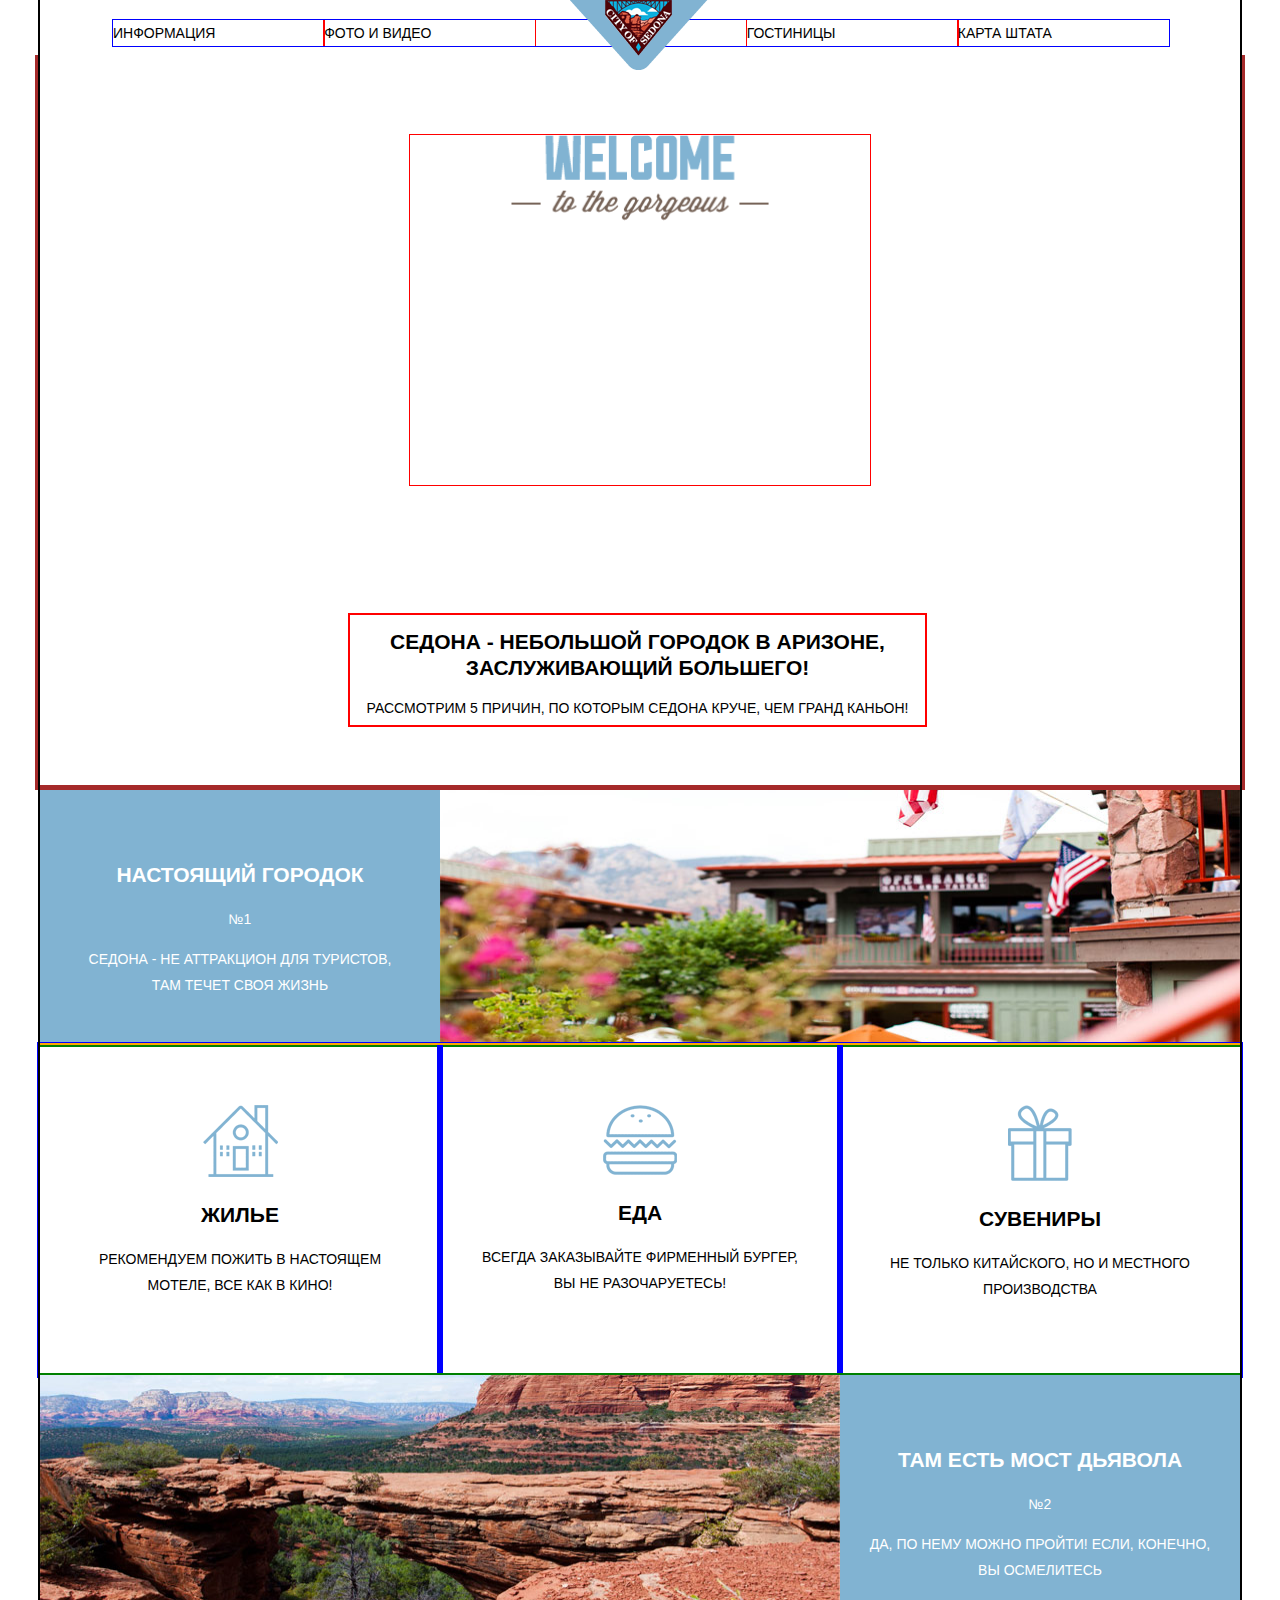
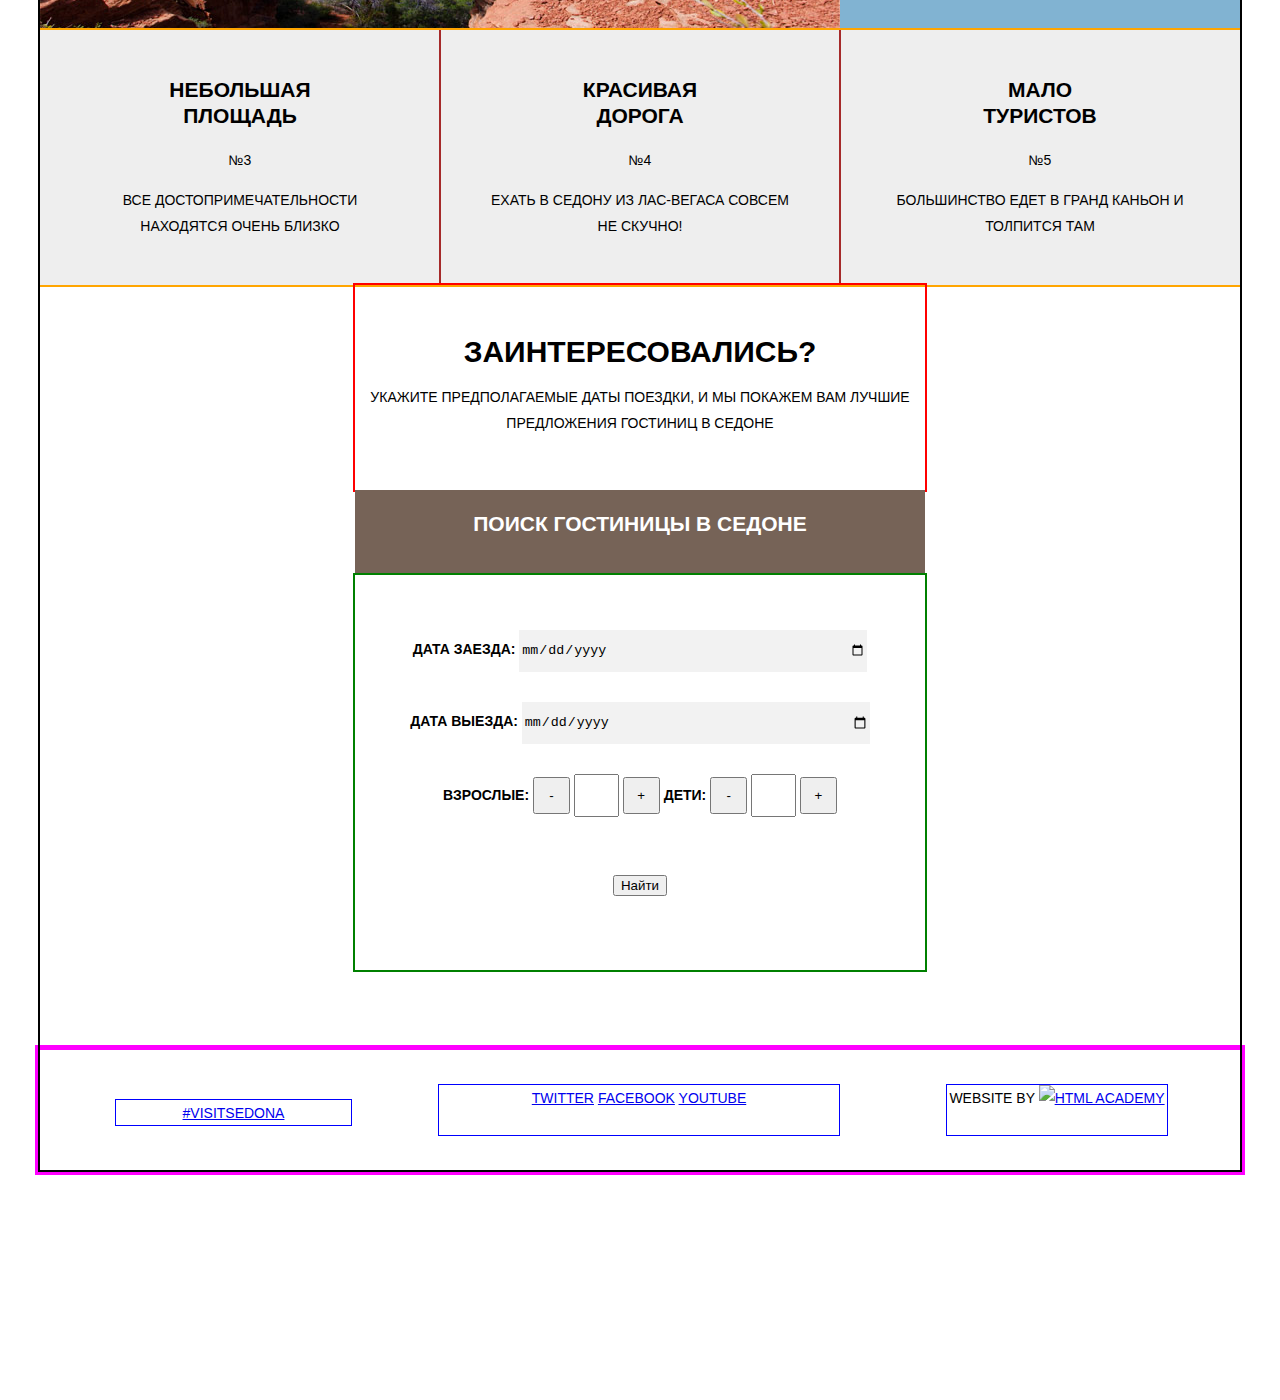
==== index.html @ 01b5c124 "Сетка "Седона"" ====
<!DOCTYPE html>
<html lang="ru">
    <head>
        <title>Седона заслуживает большего</title>
        <meta charset="utf-8">
        <link rel="stylesheet" href="css/style.css">
    </head>
    <body>
        <div class="container clearfix">
            <header class="main-header">
                    <nav class="main-menu">
                        <ul class="nav-list">
                            <li class="nav-left">
                                <a class="nav-link" href="#">Информация</a> 
                            </li>
                            <li class="nav-left">
                                <a class="nav-link" href="#">Фото и видео</a>
                            </li>
                            <li class="nav-right">
                                <a class="nav-link" href="#">Карта штата</a> 
                            </li>
                            <li class="nav-right">
                                <a class="nav-link" href="inner.html">Гостиницы</a> 
                            </li>             
                        </ul>  
                    </nav>
                    <div class="logo">
                        <a href="index.html" class="logo-link"><img src="img/sedona-logo.png"></a> 
                    </div>

            </header>
            <main>
                <section class="intro">
                    <div class="headline"> 
                        <img src="img/fonts.png" alt="Welcome to the gorgeous Sedona because the Grand Canyon sucks!" width="460" height="350">
                    </div>
                    <div class="head-back">
                        <div class="head-lead">
                            <h1>Седона - небольшой городок в Аризоне, заслуживающий большего!</h1>
                            <p>Рассмотрим 5 причин, по которым Седона круче, чем Гранд Каньон!</p>
                        </div>
                    </div>    
                </section>
                <section class="feature-block">
                    <div class="city-description">
                        <h2>Настоящий городок</h2>
                        <p>№1</p>
                        <p>Седона - не аттракцион для туристов, там течет своя жизнь</p>
                    </div>
                    <div class="city-image">
                        <img src="img/sedona-city.jpg" alt="Sedona" width="800" height="255">
                    </div>
                </section>
                
                <section class="columns-block-1">
                    <div class="house column">
                        <img src="img/house.png">
                        <h2>Жилье</h2>
                        <p>Рекомендуем пожить в настоящем мотеле, все как в кино!</p>
                    </div>
                    <div class="food column">
                        <img src="img/burger.png">
                        <h2>Еда</h2>
                        <p>Всегда заказывайте фирменный бургер, вы не разочаруетесь!</p>
                    </div>
                    <div class="souvenirs column">
                        <img src="img/gift.png">
                        <h2>Сувениры</h2>
                        <p>Не только китайского, но и местного производства</p>
                    </div>
                </section>
                
                <section class="feature-block">
                    <div class="bridge-image">
                        <img src="img/sedona-bridge.jpg" alt="Мост Дьявола" width="800" height="255">
                    </div>
                    <div class="bridge-description">
                        <h2>Там есть мост дьявола</h2>  
                        <p>№2</p>
                        <p>Да, по нему можно пройти! Если, конечно, вы осмелитесь</p>
                    </div>
                </section>
                
                <section class="columns-block-2">
                    <div class="square block">
                        <h2>Небольшая <br> площадь</h2>
                        <p>№3</p>
                        <p>Все достопримечательности находятся очень близко</p>
                    </div>
                    <div class="road block">
                        <h2>Красивая <br> дорога</h2>
                        <p>№4</p>
                        <p>Ехать в Седону из Лас-Вегаса совсем не скучно!</p>
                    </div>
                    <div class="tourists block">
                        <h2>Мало <br> туристов</h2>
                        <p>№5</p>
                        <p>Большинство едет в Гранд Каньон и толпится там</p>
                    </div>
                </section>
                <section class="selection-block">
                    <div class="suggestion-block">
                        <span>Заинтересовались?</span>
                        <p>Укажите предполагаемые даты поездки, и мы покажем вам лучшие предложения гостиниц в Седоне</p>
                    </div>
                    <div class="choice-block">
                        <p>Поиск гостиницы в Седоне</p>
                    </div>
                    <form method="get" action="#" name="hotel-search">
                        <div class="line-1">
                            <label for="check-in">Дата заезда:</label>
                            <input type="date" name="check-in" id="check-in">
                        </div>
                        <div class="line-2">
                            <label for="check-out">Дата выезда:</label>
                            <input type="date" name="check-out" id="check-out">
                        </div>
                        <div class="line-3">
                            <label for="adult">Взрослые:</label>
                            <button type="button">-</button>
                            <input type="text" name="adult" id="adult">
                            <button type="button">+</button>
                            <label for="kids">Дети:</label>
                            <button type="button">-</button>
                            <input type="text" name="kids" id="kids">
                            <button type="button">+</button>
                        </div>
                        <button type="submit">Найти</button>
                    </form>
                    <div class="map">
                        <script></script>    
                    </div>
                </section>
            </main>
            <footer class="page-footer">
                    <div class="footcolumn-1">
                        <a href="#">#visitsedona</a> 
                    </div>
                    <div class="footcolumn-2">
                        <a class="social-btn social-btn-tw" href="#">Twitter</a>
                        <a class="social-btn social-btn-fb" href="#">Facebook</a>
                        <a class="social-btn social-btn-yt" href="#">Youtube</a>
                    </div>
                    <div class="footcolumn-3">
                        Website by <a href="https://htmlacademy.ru"><img src="academylogo.png" alt="html academy" width="50" height="25"></a> 
                    </div>
            </footer>
        </div>    
    </body>
</html>
---- css/style.css ----
body {
    width: 1280px;
    margin: 0;
    padding: 0;
    font-family: "PT Sans", "Arial", serif;
    font-size: 14px;
    font-weight: normal;
    line-height: 26px;
    text-transform: uppercase; 
    color: #000;
    min-height: 3000px;
}

h1, h2 {
    font-size: 21px;
    font-weight: bold;
    line-height: 26px;
}


.feature-block {
    color: #fff;
}

.clearfix::after {
    content: "";
    display: table;
    clear: both;
}

.container {
    width: 1200px;
    margin: 0 auto;
    outline: 2px solid black;
    padding: 0;
    min-height: 2500px;
}

.main-header {
    position: relative;
    width: 1200px;
    height: 60px;
    background-color: #fff;
}

.logo {
    position: absolute;
    top: 0;
    left: 530px;
}

.main-menu {
    width: 1056px;
    float: left;
    outline: 1px solid blue;
    margin-left: 73px;
    margin-top: 20px;
}

.nav-list {
    padding: 0;
    margin: 0;
}

.nav-left, .nav-right {
    margin: 0;
    padding: 0;
    list-style: none;
    display: inline;   
    outline: 1px solid red;
    width: 20%;
}

.nav-left {
    float: left;
    
}

.nav-right {
    float: right;
    padding-right: 0;
    margin-right: 0;
}

.nav-link {
    color: #000;
    display: block;
    text-decoration: none;
    
}


.intro {
    width: 1200px;
    height: 650px;
    background: url("img/sedona-background.jpg") no-repeat; 
    outline: 5px solid brown;
    padding-top: 75px;
}

.headline {
    width: 460px;
    height: 350px;
    margin-bottom: 30px;
    outline: 1px solid red;
    float: left;
    margin-left: 370px;
    margin-right: 370px;
}


.head-back {
    float: left;
    width: 100%;
    height: 275px;
    background-color: #fff;
    background: url("img/white-part.png") no-repeat;
}


.head-lead {
    float: left;
    width: 575px;
    height: 110px;
    background-color: #fff;
    outline: 2px solid red;
    text-align: center;
    margin-left: 310px;
    margin-top: 100px;
}


.feature-block {
    outline: 2px solid green;
    width: 1200px;
    height: 255px;
    float: left;
    margin: 0;
}

.city-description {
    width: 320px;
    height: 145px;
    padding: 55px 40px;
    float: left;
    margin: 0;
    text-align: center;
    background-color: #81b3d2;
}

.city-image {
    width: 800px;
    height: 255px;
    float: right;
    margin: 0;
}

.columns-block-1 {
    float: left;
    width: 1200px;
    height: 330px;
    outline: 2px solid orange;
    font-size: 0;
}

.column {
    display: inline-block;
    vertical-align: top;
    width: 320px;
    height: 270px;
    padding-top: 60px;
    margin-left: 0;
    margin-right: 0;
    outline: 3px solid blue;
    padding-left: 40px;
    padding-right: 40px;
    font-size: 14px;
    text-align: center;    
}

.columns-block-2 {
    width: 1200px;
    height: 255px;
    outline: 2px solid orange;
    float: left;
    font-size: 0;
    background-color: #eee;
    margin: 0;
    padding: 0;
}

.block {
    display: inline-block;
    vertical-align: top;
    font-size: 14px;
    width: 320px;
    height: 160px;
    padding-left: 40px;
    padding-right: 40px;
    padding-top: 30px;
    padding-bottom: 65px;
    text-align: center;
    outline: 1px solid brown;
}

.bridge-image {
    float: left;
    width: 800px;
    height: 255px;
    margin: 0;
}

.bridge-description {
    float: right;
    width: 350px;
    height: 145px;
    padding: 55px 25px;
    margin: 0;
    text-align: center;
    background-color: #81b3d2;
}

.selection-block {
    float: left;
    height: 765px;
    width: 1200px;
    text-align: center;  
    position: relative;
}

.suggestion-block {
    float: left;
    height: 150px;
    width: 570px;
    padding-top: 55px;
    margin-left: 315px;
    margin-right: 315px;
    outline: 2px solid red;
    
}

.choice-block {
    background-color: #766357;
    width: 570px;
    height: 85px;
    color: #fff;
    font-weight: bold;
    font-size: 21px;  
    margin-left: 315px;
    margin-right: 315px;
    float: left;   
    
}

.selection-block span {
  font-size: 30px;
  font-weight: bold;
  line-height: 0.8;
  text-align: center;
  
}

.selection-block form {   
    padding-top: 55px;
    padding-bottom: 55px;
    /*margin-left: 315px;
    margin-right: 315px;*/
    font-weight: bold;
    height: 285px;
    width: 570px;
    background-color: #fff;
    float: left;
    outline: 2px solid green;
    position: absolute;
    top: 290px;
    left: 315px;
}

.line-1 {
    margin-bottom: 30px;
}

.line-1 input[type="date"] {
    width: 345px;
    height: 40px;
    background-color: #f2f2f2;
    border: 1px solid #f2f2f2;
}

.line-2 {
    margin-bottom: 30px;
}

.line-2 input[type="date"] {
    width: 345px;
    height: 40px;
    background-color: #f2f2f2;
    border: 1px solid #f2f2f2;
}

.line-3 {
    margin-bottom: 55px;
}

.line-3 input[type="text"] {
    width: 37px;
    height: 37px;
}
.line-3 button {
    width: 37px;
    height: 37px;
}

.page-footer {
    float: left;
    margin: 0;
    outline: 5px solid magenta;
    width: 1200px;
    height: 120px;
    background-color: #fff;
}

.footcolumn-1 {
    width: 235px;
    height: 25px;
    float: left;
    margin-right: 88px;
    outline: 1px solid blue;
    margin-left: 76px;
    text-align: center;
    margin-top: 50px;
}

.footcolumn-2 {
    width: 400px;
    height: 50px;
    margin-right: 88px;
    float: left;
    outline: 1px solid blue;
    text-align: center;
    margin-top: 35px;
}

.footcolumn-3 {
    width: 220px;
    height: 50px;
    float: right;
    outline: 1px solid blue;
    margin-right: 73px; 
    text-align: center;
    margin-top: 35px;
}



.hotel-selection {
    float: left;
    width: 1200px;
    height: 217px;
    background: url("img/filter%20background.jpg") no-repeat;
}

.service {
    float: left;
    width: 240px;
    height: 155px;
    margin-right: 0;
    margin-left: 73px;
}

.house-type {
    float: left;
    width: 288px;
    height: 155px;
    margin-right: 200px;    
}

.hotel-cost {
    float: left;
    width: 328px;
    height: 155px;
    margin-right: auto;
}

.results {
    float: left;
    width: 1200px;
    height: 87px;
    outline: 2px solid orange;
}

.range {
    margin-left: 73px;
    width: 240px;
    float: left;
    outline: 2px solid red;
}


.range-options {
    float: left;
    width: 300px;
}

.range-list {
    padding: 0;
    margin: 0;
    list-style: none;
    outline: 2px solid aqua;
}

.range-list li {    
    display: inline;
    margin: 10px;    
}

.range-buttons {
    float: right;
    width: 40px;
    outline: 2px solid magenta;
    margin-right: 73px;
}

.hotels {
    float: left;
    width: 1200px;
    height: 455px;
    outline: 3px solid green;
}

.hotel {
    float: left;
    height: 150px;
    width: 1056px;
    margin-left: 73px;
    margin-right: 73px;
    outline: 2px solid blue;
}

.hotel-image {
    width: 135px;
    height: 90px;
    margin-top: 30px;
    margin-bottom: 30px;
    margin-right: 30px;
    float: left;
    outline: 1px solid orange;
}

.hotel-info {
    float: left;
    width: 365px;
    height: 150px;
    margin-right: 400px;
    outline: 2px solid red;
}

.hotel-details {
    float: left;
    width: 110px;
    margin-right: 10px;
    outline: 1px solid brown;
}

.hotel-reserve {
    float: left;
    width: 150px;
    outline: 1px solid grey;
}


.hotel-rating {
    float: right;
    width: 115px;
    height: 30px;
    outline: 1px solid green;
}

.hotel-stars {
    float: right;
    width: 120px;
    height: 90px;
}
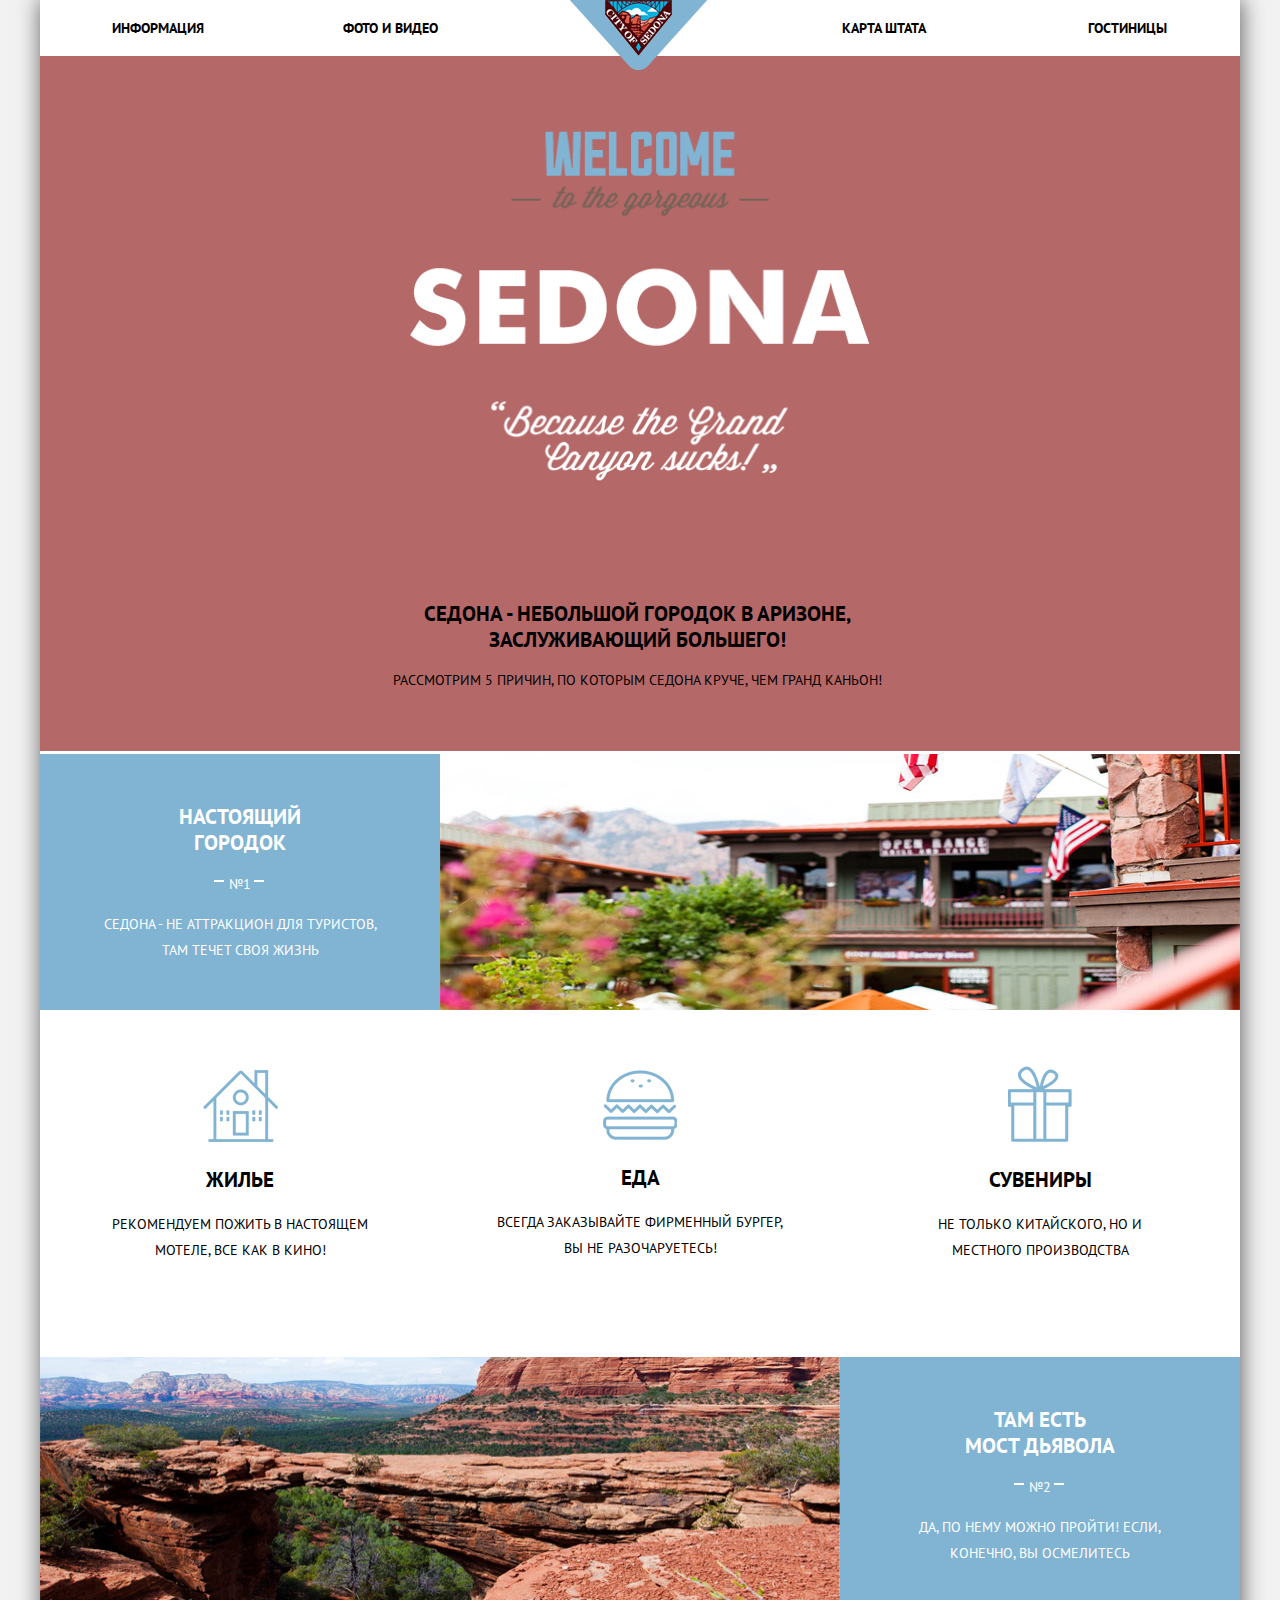
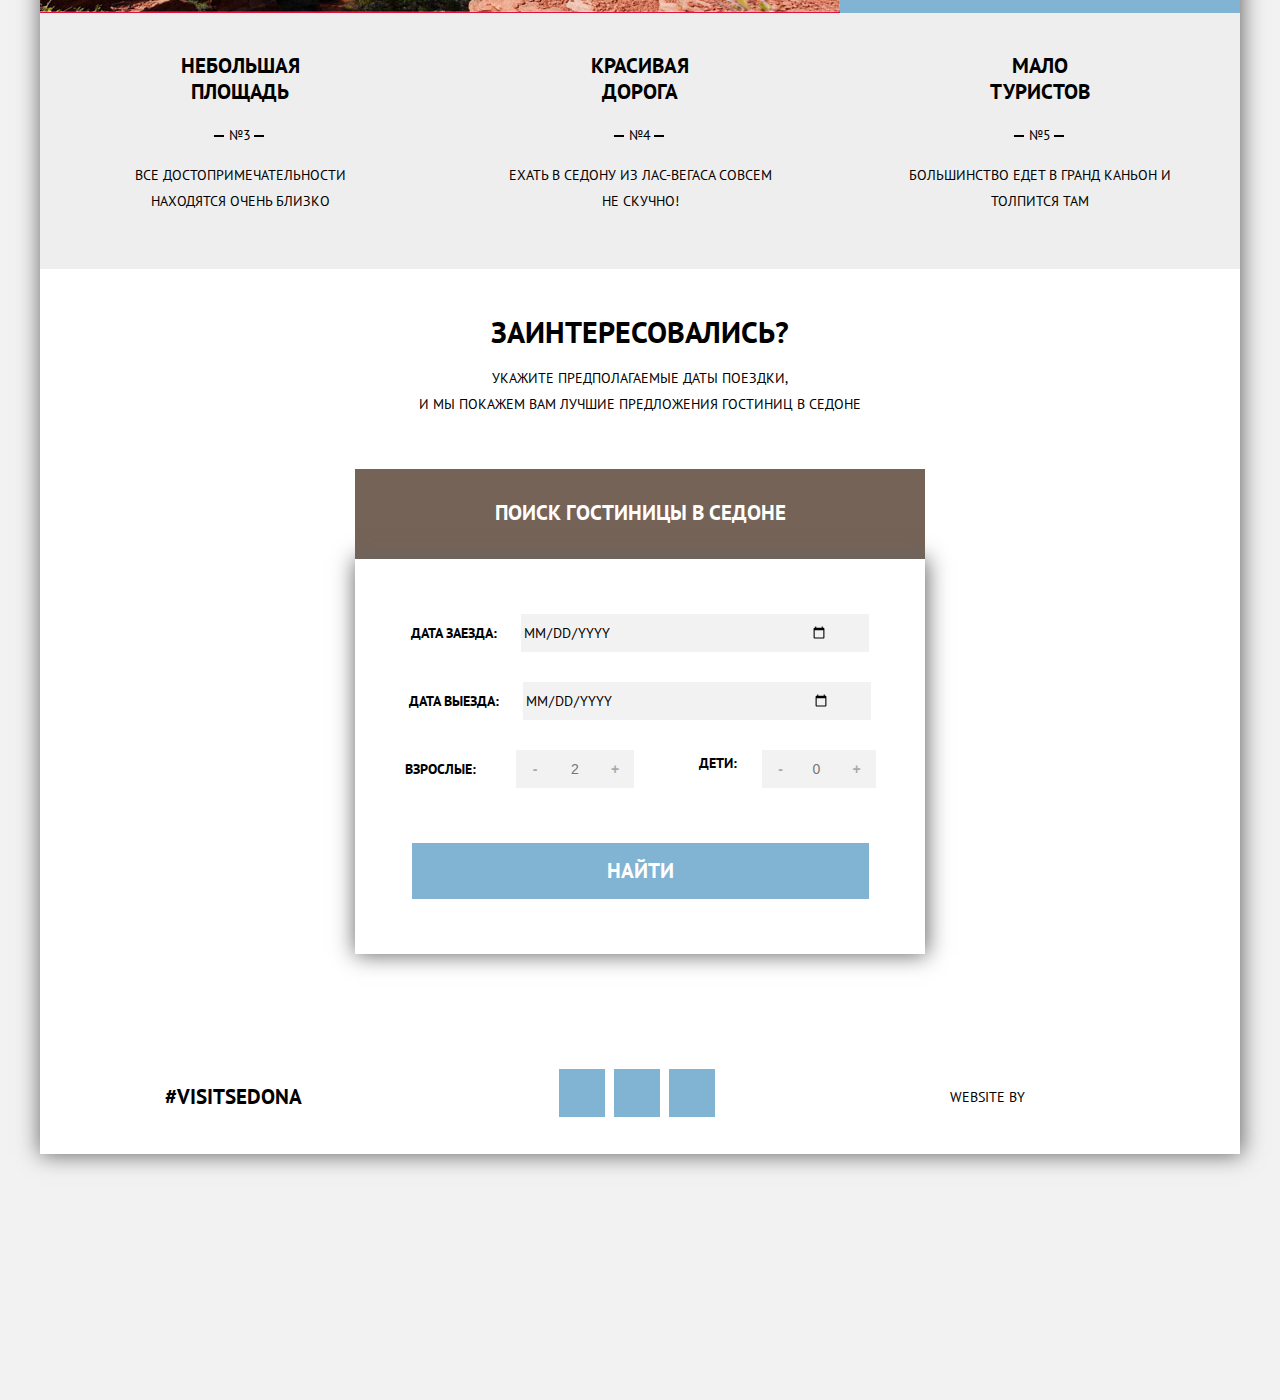
==== commit 173baccc: "Декоративные элементы "Седона"" ====
--- a/index.html
+++ b/index.html
@@ -3,6 +3,7 @@
     <head>
         <title>Седона заслуживает большего</title>
         <meta charset="utf-8">
+        <link rel="stylesheet" href="https://fonts.googleapis.com/css?family=PT+Sans:400,700&subset=cyrillic">
         <link rel="stylesheet" href="css/style.css">
     </head>
     <body>
@@ -42,13 +43,13 @@
                     </div>    
                 </section>
                 <section class="feature-block">
-                    <div class="city-description">
-                        <h2>Настоящий городок</h2>
-                        <p>№1</p>
+                    <div class="feature-description">
+                        <h2>Настоящий <br> городок</h2>
+                        <span class="number">№1</span>
                         <p>Седона - не аттракцион для туристов, там течет своя жизнь</p>
                     </div>
-                    <div class="city-image">
-                        <img src="img/sedona-city.jpg" alt="Sedona" width="800" height="255">
+                    <div class="feature-image">
+                        <img src="img/sedona-city.jpg" alt="Sedona" width="800" height="256">
                     </div>
                 </section>
                 
@@ -71,12 +72,12 @@
                 </section>
                 
                 <section class="feature-block">
-                    <div class="bridge-image">
+                    <div class="feature-image">
                         <img src="img/sedona-bridge.jpg" alt="Мост Дьявола" width="800" height="255">
                     </div>
-                    <div class="bridge-description">
-                        <h2>Там есть мост дьявола</h2>  
-                        <p>№2</p>
+                    <div class="feature-description">
+                        <h2>Там есть <br> мост дьявола</h2>  
+                        <span class="number">№2</span>
                         <p>Да, по нему можно пройти! Если, конечно, вы осмелитесь</p>
                     </div>
                 </section>
@@ -84,48 +85,51 @@
                 <section class="columns-block-2">
                     <div class="square block">
                         <h2>Небольшая <br> площадь</h2>
-                        <p>№3</p>
+                        <span class="line">№3</span>
                         <p>Все достопримечательности находятся очень близко</p>
                     </div>
                     <div class="road block">
                         <h2>Красивая <br> дорога</h2>
-                        <p>№4</p>
+                        <span class="line">№4</span>
                         <p>Ехать в Седону из Лас-Вегаса совсем не скучно!</p>
                     </div>
                     <div class="tourists block">
                         <h2>Мало <br> туристов</h2>
-                        <p>№5</p>
+                        <span class="line">№5</span>
                         <p>Большинство едет в Гранд Каньон и толпится там</p>
                     </div>
                 </section>
                 <section class="selection-block">
                     <div class="suggestion-block">
                         <span>Заинтересовались?</span>
-                        <p>Укажите предполагаемые даты поездки, и мы покажем вам лучшие предложения гостиниц в Седоне</p>
+                        <p>Укажите предполагаемые даты поездки,<br> и мы покажем вам лучшие предложения гостиниц в Седоне</p>
                     </div>
                     <div class="choice-block">
                         <p>Поиск гостиницы в Седоне</p>
                     </div>
-                    <form method="get" action="#" name="hotel-search">
+                    <form method="get" action="#" name="hotel-search" class="hotel-search">
                         <div class="line-1">
                             <label for="check-in">Дата заезда:</label>
-                            <input type="date" name="check-in" id="check-in">
+                            <input class="check" type="date" name="check-in" id="check-in">
+                            <div class="calendar"></div>
                         </div>
                         <div class="line-2">
                             <label for="check-out">Дата выезда:</label>
-                            <input type="date" name="check-out" id="check-out">
+                            <input class="check" type="date" name="check-out" id="check-out">
                         </div>
                         <div class="line-3">
                             <label for="adult">Взрослые:</label>
-                            <button type="button">-</button>
-                            <input type="text" name="adult" id="adult">
-                            <button type="button">+</button>
+                            <button type="button" class="grey-btn">-</button>
+                            <input type="text" name="adult" id="adult" placeholder="2">
+                            <button type="button" class="grey-btn">+</button>
+                        </div>
+                        <div class="line-4">
                             <label for="kids">Дети:</label>
-                            <button type="button">-</button>
-                            <input type="text" name="kids" id="kids">
-                            <button type="button">+</button>
+                            <button type="button" class="grey-btn">-</button>
+                            <input type="text" name="kids" id="kids" placeholder="0">
+                            <button type="button" class="grey-btn">+</button>
                         </div>
-                        <button type="submit">Найти</button>
+                        <button class="btn" type="submit">Найти</button>
                     </form>
                     <div class="map">
                         <script></script>    
@@ -133,17 +137,18 @@
                 </section>
             </main>
             <footer class="page-footer">
-                    <div class="footcolumn-1">
-                        <a href="#">#visitsedona</a> 
-                    </div>
-                    <div class="footcolumn-2">
-                        <a class="social-btn social-btn-tw" href="#">Twitter</a>
-                        <a class="social-btn social-btn-fb" href="#">Facebook</a>
-                        <a class="social-btn social-btn-yt" href="#">Youtube</a>
-                    </div>
-                    <div class="footcolumn-3">
-                        Website by <a href="https://htmlacademy.ru"><img src="academylogo.png" alt="html academy" width="50" height="25"></a> 
-                    </div>
+                <div class="footcolumn-1">
+                    <a href="#">#visitsedona</a> 
+                </div>
+                <div class="footcolumn-2">
+                    <a class="social-btn social-btn-tw" href="#"> </a>
+                    <a class="social-btn social-btn-fb" href="#"></a>
+                    <a class="social-btn social-btn-yt" href="#"></a>
+                </div>
+                <div class="footcolumn-3">
+                    <p>Website by</p> 
+                   <!-- <a href="https://htmlacademy.ru"><img src="img/academylogo.png" alt="html academy" width="114" height="40"></a> -->
+                </div>
             </footer>
         </div>    
     </body>
--- a/css/style.css
+++ b/css/style.css
@@ -9,6 +9,7 @@
     text-transform: uppercase; 
     color: #000;
     min-height: 3000px;
+    background-color: #f2f2f2;
 }
 
 h1, h2 {
@@ -17,7 +18,6 @@
     line-height: 26px;
 }
 
-
 .feature-block {
     color: #fff;
 }
@@ -31,16 +31,16 @@
 .container {
     width: 1200px;
     margin: 0 auto;
-    outline: 2px solid black;
     padding: 0;
-    min-height: 2500px;
+    box-shadow: 1px 0px 21px 1px #666666;
+    background-color: #fff;
 }
 
 .main-header {
     position: relative;
     width: 1200px;
-    height: 60px;
-    background-color: #fff;
+    height: 56px;
+    background-color: #fff;    
 }
 
 .logo {
@@ -52,172 +52,262 @@
 .main-menu {
     width: 1056px;
     float: left;
-    outline: 1px solid blue;
-    margin-left: 73px;
-    margin-top: 20px;
+    margin-top: 15px;
+    margin-left: 6%;
+    margin-right: 6%;    
 }
 
 .nav-list {
-    padding: 0;
-    margin: 0;
-}
-
-.nav-left, .nav-right {
+    font-size: 0; 
     margin: 0;
     padding: 0;
-    list-style: none;
-    display: inline;   
-    outline: 1px solid red;
+    list-style: none;   
+}
+
+.nav-list li {
+    display: inline-block;
+    vertical-align: top;   
     width: 20%;
+    font-size: 14px;
+    line-height: 26px;
+    font-weight: bold;
+}
+
+.nav-link:hover {
+    color: #81b3d2;
+}
+
+.nav-link:active {
+    color: #b2b2b2;
+}
+
+.nav-list .active {
+    color: #766357;
+}
+
+.nav-list .active:hover {
+    color: #604e43;
+}
+
+.nav-list .active:active {
+    color: #e1ddda;
 }
 
 .nav-left {
-    float: left;
-    
+  text-align: left;   
+  margin-right: 20px;
 }
 
 .nav-right {
-    float: right;
-    padding-right: 0;
+    text-align: right; 
+    margin-left: 140px;
     margin-right: 0;
+}
+
+.nav-right:last-child {
+    margin-left: 30px;
 }
 
 .nav-link {
     color: #000;
-    display: block;
-    text-decoration: none;
-    
-}
-
+    text-decoration: none;    
+}
 
 .intro {
     width: 1200px;
-    height: 650px;
-    background: url("img/sedona-background.jpg") no-repeat; 
-    outline: 5px solid brown;
+    height: 620px;
+    background: #b56868 url("img/sedona-background.jpg") no-repeat;     
     padding-top: 75px;
 }
 
 .headline {
+    float: left;
     width: 460px;
     height: 350px;
-    margin-bottom: 30px;
-    outline: 1px solid red;
-    float: left;
     margin-left: 370px;
-    margin-right: 370px;
-}
-
+    margin-right: 370px;    
+}
 
 .head-back {
     float: left;
-    width: 100%;
-    height: 275px;
+    width: 100%;   
+    background: url("img/white-part.png") no-repeat;
+    min-height: 273px;
+}
+
+.head-lead {    
+    width: 575px;
+    text-align: center;
+    margin-left: 310px;   
+    margin-top: 120px;
+}
+
+.feature-block {
+    width: 1200px;   
+    min-height: 256px;
+    float: left;
+    margin: 0;
+    background-color: #81b3d2;
+}
+
+.feature-image {
+    float: left;
+    width: 800px;
+    height: 256px;
+    background-color: crimson;
+}
+
+.feature-description {
+    float: left;
+    width: 284px;
+    background-color: #81b3d2;
+    text-align: center;
+    padding-top: 50px;
+    padding-bottom: 30px;
+    padding-left: 58px;
+    padding-right: 58px;    
+}
+
+.feature-block h2 {
+    margin: 0;  
+    margin-bottom: 15px;
+}
+
+.city-description p {
+    font-size: 14px;
+    margin: 0;
+}
+
+.number {
+    position: relative;
+    display: inline-block;
+    margin: 0;
+}
+
+.number::before {
+    content: "";
+    display: table;
+    clear: both;
+    width: 10px;
+    height: 2px;
     background-color: #fff;
-    background: url("img/white-part.png") no-repeat;
-}
-
-
-.head-lead {
-    float: left;
-    width: 575px;
-    height: 110px;
+    position: absolute;
+    left: -15px;
+    top: 9px;
+}
+
+.number::after {
+    content: "";
+    display: table;
+    clear: both;
+    width: 10px;
+    height: 2px;
     background-color: #fff;
-    outline: 2px solid red;
+    position: absolute;
+    left: 25px;
+    top: 9px;
+}
+
+.columns-block-1 {
+    float: left;
+    width: 1200px;    
+}
+
+.column {
+    float: left;
+    width: 320px;
     text-align: center;
-    margin-left: 310px;
-    margin-top: 100px;
-}
-
-
-.feature-block {
-    outline: 2px solid green;
+    padding-bottom: 80px;
+    padding-top: 60px;    
+}
+
+.house {
+    width: 260px;
+    padding-left: 70px;
+    padding-right: 70px;   
+}
+
+
+.food {
+    padding-left: 55px;
+    padding-right: 55px;
+    width: 290px;        
+}
+
+.souvenirs {
+    padding-left: 62px;
+    padding-right: 62px;
+    width: 276px;
+    padding-top: 56px;
+}
+
+.columns-block-2 {
+    float: left;
     width: 1200px;
-    height: 255px;
-    float: left;
-    margin: 0;
-}
-
-.city-description {
-    width: 320px;
-    height: 145px;
-    padding: 55px 40px;
-    float: left;
-    margin: 0;
-    text-align: center;
-    background-color: #81b3d2;
-}
-
-.city-image {
-    width: 800px;
-    height: 255px;
-    float: right;
-    margin: 0;
-}
-
-.columns-block-1 {
-    float: left;
-    width: 1200px;
-    height: 330px;
-    outline: 2px solid orange;
-    font-size: 0;
-}
-
-.column {
-    display: inline-block;
-    vertical-align: top;
-    width: 320px;
-    height: 270px;
-    padding-top: 60px;
-    margin-left: 0;
-    margin-right: 0;
-    outline: 3px solid blue;
-    padding-left: 40px;
-    padding-right: 40px;
-    font-size: 14px;
-    text-align: center;    
-}
-
-.columns-block-2 {
-    width: 1200px;
-    height: 255px;
-    outline: 2px solid orange;
-    float: left;
-    font-size: 0;
-    background-color: #eee;
-    margin: 0;
-    padding: 0;
+    height: 256px;    
+    background-color: #eee;   
 }
 
 .block {
-    display: inline-block;
-    vertical-align: top;
-    font-size: 14px;
-    width: 320px;
-    height: 160px;
-    padding-left: 40px;
-    padding-right: 40px;
-    padding-top: 30px;
-    padding-bottom: 65px;
-    text-align: center;
-    outline: 1px solid brown;
-}
-
-.bridge-image {
-    float: left;
-    width: 800px;
-    height: 255px;
-    margin: 0;
-}
-
-.bridge-description {
-    float: right;
-    width: 350px;
-    height: 145px;
-    padding: 55px 25px;
-    margin: 0;
-    text-align: center;
-    background-color: #81b3d2;
+    float: left;
+    width: 400px;
+    text-align: center;  
+    padding-top: 40px;
+    padding-bottom: 55px;
+}
+
+.block h2 {
+    margin-top: 0;
+}
+
+.block p {
+    margin-bottom: 0;
+}
+
+.square {
+    padding-left: 90px;
+    padding-right: 90px;
+    width: 220px;    
+}
+
+.road {
+    padding-left: 60px;
+    padding-right: 60px;
+    width: 280px;
+}
+
+.tourists {
+    padding-left: 65px;
+    padding-right: 65px;
+    width: 270px;
+}
+
+.line {
+    position: relative;
+}
+
+.line::before {
+    content: "";
+    display: table;
+    clear: both;
+    width: 10px;
+    height: 2px;
+    background-color: #000;
+    position: absolute;
+    left: -15px;
+    top: 9px;
+}
+
+.line::after {
+    content: "";
+    display: table;
+    clear: both;
+    width: 10px;
+    height: 2px;
+    background-color: #000;
+    position: absolute;
+    left: 25px;
+    top: 9px;
 }
 
 .selection-block {
@@ -228,19 +318,23 @@
     position: relative;
 }
 
+.selection-block span {
+  font-size: 30px;
+  font-weight: bold;
+  text-align: center;  
+}
+
 .suggestion-block {
     float: left;
     height: 150px;
     width: 570px;
-    padding-top: 55px;
+    padding-top: 50px;
     margin-left: 315px;
-    margin-right: 315px;
-    outline: 2px solid red;
-    
+    margin-right: 315px;    
 }
 
 .choice-block {
-    background-color: #766357;
+    float: left; 
     width: 570px;
     height: 85px;
     color: #fff;
@@ -248,73 +342,180 @@
     font-size: 21px;  
     margin-left: 315px;
     margin-right: 315px;
-    float: left;   
-    
-}
-
-.selection-block span {
-  font-size: 30px;
-  font-weight: bold;
-  line-height: 0.8;
-  text-align: center;
-  
-}
-
-.selection-block form {   
-    padding-top: 55px;
-    padding-bottom: 55px;
-    /*margin-left: 315px;
-    margin-right: 315px;*/
+    background-color: #766357;  
+    text-align: center;
+    padding-top: 10px;    
+}
+
+.hotel-search {  
+    position: absolute;
+    top: 290px;
+    left: 315px;
     font-weight: bold;
     height: 285px;
     width: 570px;
-    background-color: #fff;
-    float: left;
-    outline: 2px solid green;
-    position: absolute;
-    top: 290px;
-    left: 315px;
-}
-
-.line-1 {
-    margin-bottom: 30px;
-}
-
-.line-1 input[type="date"] {
-    width: 345px;
-    height: 40px;
+    background-color: #fff;    
+    padding-top: 55px;
+    padding-bottom: 55px;
+    box-shadow: 1px 0px 21px 1px #666666;
+}
+
+.hotel-search input[type="date"] {
+    width: 305px;
+    padding-right: 40px;
+    height: 36px;
     background-color: #f2f2f2;
     border: 1px solid #f2f2f2;
-}
-
-.line-2 {
     margin-bottom: 30px;
-}
-
-.line-2 input[type="date"] {
-    width: 345px;
-    height: 40px;
+    font-size: 14px;
+    line-height: 26px;
+    font-family: "PT Sans", "Arial", sans-serif;
+    text-transform: uppercase;
+    outline: none;
+    position: relative;
+}
+
+.hotel-search input.check {
+    background-image: url("img/sprite.png");
+    background-repeat: no-repeat;
+    background-position: 307px -114px;
+}
+
+.hotel-search input.check:hover {
+    background-image: url("img/sprite.png");
+    background-repeat: no-repeat;
+    background-position: 307px -197px;
+}
+
+.hotel-search input.check:active {
+    background-image: url("img/sprite.png");
+    background-repeat: no-repeat;
+    background-position: 307px -154px;
+}
+
+.hotel-search label {
+    margin-right: 20px;
+}
+
+.line-3 {
+    float: left;
+    width: 225px;
+    margin-left: 50px;
+}
+
+.line-3 input[type="text"] {
+    width: 38px;
+    height: 36px;    
+    border: none;
+    outline: none;
     background-color: #f2f2f2;
-    border: 1px solid #f2f2f2;
-}
-
-.line-3 {
-    margin-bottom: 55px;
-}
-
-.line-3 input[type="text"] {
-    width: 37px;
-    height: 37px;
-}
-.line-3 button {
-    width: 37px;
-    height: 37px;
+    color: #fff;
+    text-align: center;
+    display: inline-block;
+    font-size: 14px;
+    line-height: 26px;    
+}
+
+.line-3 label {
+    margin-right: 40px;
+}
+
+.hotel-search input:hover {
+    background-color: #ebebeb;
+}
+
+.hotel-search input:active {
+    background-color: #fff;
+    border: 2px solid #e5e5e5;
+    outline: none;
+}
+.hotel-search input:focus {
+    background-color: #fff;
+    border: 2px solid #e5e5e5;
+    outline: none;
+}
+
+.grey-btn {
+    border: none;
+    outline: none;
+    background-color: #f2f2f2;    
+    color: #a9a9a9;
+    font-weight: bold;
+    width: 38px;
+    height: 38px;
+    display: inline-block;
+    vertical-align: top;
+    margin-left: -4px;
+    margin-right: -4px;
+    cursor: pointer;
+    font-size: 14px;
+    line-height: 26px;
+}
+
+.grey-btn:hover {
+    color: #000;
+}
+
+.grey-btn:active {
+    color: #81b3d2;
+}
+
+.line-4 {
+   float: right;
+   width: 180px;    
+   margin-right: 50px;
+}
+
+.line-4 label {
+    margin-right: 25px;
+}
+
+.line-4 input[type="text"] {
+    width: 38px;
+    height: 36px;  
+    border: none;
+    outline: none;
+    background-color: #f2f2f2;
+    display: inline-block;
+    color: #fff;
+    text-align: center;
+    display: inline-block;
+    margin-left: -4px;
+    font-size: 14px;
+    line-height: 26px;
+    vertical-align: top;
+}
+
+.hotel-search .btn {
+    border: none;
+    outline: none;
+    background-color: #81b3d2;
+    color: #fff;
+    cursor: pointer;
+    font-size: 21px;
+    line-height: 26px;
+    font-weight: bold;
+    text-transform: uppercase;
+    text-decoration: none;
+    font-family: "PT Sans", "Arial", sans-serif;
+    padding-top: 15px;
+    padding-bottom: 15px;
+    width: 457px;
+    margin-top: 55px;
+}
+
+.hotel-search .btn:hover {
+    background-color: #669ec0;
+}
+
+.hotel-search .btn:active {
+    background-color: #5496bd;
+    color: #88b6d1;
 }
 
 .page-footer {
     float: left;
     margin: 0;
-    outline: 5px solid magenta;
     width: 1200px;
     height: 120px;
     background-color: #fff;
@@ -322,13 +523,19 @@
 
 .footcolumn-1 {
     width: 235px;
-    height: 25px;
     float: left;
     margin-right: 88px;
-    outline: 1px solid blue;
     margin-left: 76px;
     text-align: center;
     margin-top: 50px;
+    font-size: 21px;
+    line-height: 26px;
+    font-weight: bold;
+}
+
+.footcolumn-1 a {
+    text-decoration: none;
+    color: #000;
 }
 
 .footcolumn-2 {
@@ -336,28 +543,122 @@
     height: 50px;
     margin-right: 88px;
     float: left;
-    outline: 1px solid blue;
     text-align: center;
     margin-top: 35px;
 }
 
 .footcolumn-3 {
-    width: 220px;
-    height: 50px;
+    width: 80px;
+    padding-right: 140px;
+    height: 40px;
     float: right;
-    outline: 1px solid blue;
     margin-right: 73px; 
     text-align: center;
-    margin-top: 35px;
-}
-
-
+    margin-top: 40px;
+    position: relative;
+    font-size: 0;
+}
+
+.footcolumn-3 p {
+    margin: 0;
+    margin-top: 10px;
+    font-size: 14px;
+    line-height: 26px;
+}
+
+.footcolumn-3 p::after {
+    content: "";
+    position: absolute;
+    top: 5px;
+    right: 20px;
+    background-image: url("img/sprite-2.png");
+    background-repeat: no-repeat;
+    background-position: -10px -10px;
+    width: 114px;
+    height: 40px;
+}
+
+.footcolumn-3 p:hover::after {
+    background-image: url("img/sprite-2.png");
+    background-repeat: no-repeat;
+    background-position: -10px -69px;    
+}
+
+.footcolumn-3 p:active::after {
+    background-image: url("img/sprite-2.png");
+    background-repeat: no-repeat;
+    background-position: -10px -128px;    
+}
+
+
+.social-btn {
+    width: 46px;
+    height: 48px;
+    background-color: #81b3d2;
+    display: inline-block;
+    margin-right: 5px;
+    vertical-align: top; 
+}
+
+.social-btn:hover {
+    background-color: #669ec0;
+}
+
+.social-btn:active {
+    background-color: #5496bd;
+}
+
+.social-btn-tw {   
+    background-image: url("img/sprite.png");
+    background-repeat: no-repeat;
+    background-position: 5px -656px;    
+}
+
+.social-btn-tw:active {  
+    background-image: url("img/sprite.png");
+    background-repeat: no-repeat;
+    background-position: 5px -691px;   
+   
+}
+
+.social-btn-fb {
+    background-image: url("img/sprite.png");
+    background-repeat: no-repeat;
+    background-position: 8px -360px;
+}
+
+.social-btn-fb:active {
+    background-image: url("img/sprite.png");
+    background-repeat: no-repeat;
+    background-position: 8px -399px;
+}
+
+.social-btn-yt {
+    background-image: url("img/sprite.png");
+    background-repeat: no-repeat;
+    background-position: 3px -726px;    
+}
+
+.social-btn-yt:active {
+    background-image: url("img/sprite.png");
+    background-repeat: no-repeat;
+    background-position: 3px -762px;    
+}
 
 .hotel-selection {
     float: left;
-    width: 1200px;
-    height: 217px;
-    background: url("img/filter%20background.jpg") no-repeat;
+    width: 1200px;  
+    height: 190px;
+    background: #65a5ea url("img/filter-background.jpg") no-repeat;
+    color: #fff;
+    padding-top: 27px;    
+}
+
+.hotel-selection h2 {
+    font-size: 16px;
+    line-height: 21px;
+    margin-top: 0;
+    margin-bottom: 25px;
 }
 
 .service {
@@ -371,113 +672,394 @@
 .house-type {
     float: left;
     width: 288px;
-    height: 155px;
     margin-right: 200px;    
 }
 
 .hotel-cost {
     float: left;
     width: 328px;
-    height: 155px;
     margin-right: auto;
 }
 
+.hotel-cost {
+    width: 330px;
+    color: #fff;
+}
+
+.filter-title {
+    font-size: 16px;
+    line-height: 21px;
+    font-weight: bold;
+    margin-bottom: 9px;
+}
+
+.price-controls {
+    height: 36px;
+    margin-bottom: 20px;
+    border: 2px solid #fff;
+    border-radius: 2px;
+    font-size: 0;
+    position: relative;
+}
+
+.price-controls::after {
+    content: "";
+    position: absolute;
+    width: 2px;
+    height: 22px;
+    background-color: #fff;
+    top:50%;
+    left: 50%;
+    transform: translate(-50%, -50%);
+}
+
+.price-controls label{
+    display: inline-block;
+    line-height: 38px;
+    font-size: 14px;
+    vertical-align: top;
+    cursor: pointer;
+}
+
+.price-controls .min-price,
+.price-controls .max-price {
+    width: 90px;
+    padding-left: 65px;
+}
+
+.price-controls input {
+    width: 50px;
+    margin: 0;
+    color: inherit;
+    font: inherit;
+    background: none;
+    border: none;
+    outline: none;
+}
+
+.range-controls {
+    position: relative;
+    margin-bottom: 32px;
+}
+
+.range-controls .scale {
+    height: 2px;
+    background: rgba(255, 255, 255, 0.3);
+}
+
+.range-controls .bar {
+    width: 80%;
+    height: 2px;
+    background: #fff;
+}
+
+.range-toggle {
+    width: 4px;
+    height: 4px;
+    background: #ababab;
+    border: 8px solid #fff;
+    border-radius: 50%;
+    box-shadow: 0 2px 1px 0 rgba(0, 1, 1, 0.2);
+    cursor: pointer;
+    position: absolute;
+    top: -9px;
+}
+
+.range-toggle-min {
+    left: 0;
+}
+
+.range-toggle-max {
+    left: 80%;
+}
+
+.range-toggle:hover {
+    background: #1c4f80;
+}
+
+.btn-transparent {
+    display: block;
+    font-size: 14px;
+    line-height: 20px;
+    padding: 6px 35px;
+    background: transparent;
+    color: #fff;
+    text-transform: uppercase;
+    border: 2px solid #fff;
+    border-radius: 2px;
+    outline: none;
+    cursor: pointer;
+    margin: 0 auto;
+}
+
+.btn-transparent:hover {
+    background: #fff;
+    color: #000;
+}
+
+input[type="checkbox"] {
+    display: none;
+}
+
+input[type="checkbox"] + label {
+    display: block;
+    margin: 24px 0;
+    line-height: 21px;
+    padding-left: 40px;
+    position: relative;
+    cursor: pointer;
+}
+
+input[type="checkbox"] + label::before {
+    content: "";
+    position: absolute;
+    background-image: url("img/sprite.png");
+    background-repeat: no-repeat;
+    width: 22px;
+    height: 22px;
+    background-position: -10px -451px;
+    top: 0;
+    left: 0;
+}
+
+input[type="checkbox"]:checked + label::after {
+    content: "";
+    position: absolute;
+    background-image: url("img/sprite.png");
+    background-repeat: no-repeat;
+    width: 26px;
+    height: 22px;
+    background-position: -10px -289px;
+    top: 0;
+    left: 0;
+}
+
 .results {
     float: left;
     width: 1200px;
-    height: 87px;
-    outline: 2px solid orange;
+    padding-bottom: 19px;
+    padding-top: 25px; 
+    background-color: #fff;
+    border-bottom: 1px solid #e5e5e5;
+}
+
+.results .amount {
+    font-size: 21px;
+    line-height: 26px;
+    font-weight: bold;
+    float: left; 
+    width: 161px;
+    margin-top: 5px;   
+}
+
+.results .sort {
+    font-size: 12px;
+    line-height: 18px;  
+    float: left;
+    width: 78px;
+    margin-top: 10px;
 }
 
 .range {
     margin-left: 73px;
     width: 240px;
     float: left;
-    outline: 2px solid red;
-}
-
+}
 
 .range-options {
     float: left;
     width: 300px;
+    margin-top: 10px;
 }
 
 .range-list {
     padding: 0;
     margin: 0;
     list-style: none;
-    outline: 2px solid aqua;
+    font-size: 0px;
 }
 
 .range-list li {    
-    display: inline;
-    margin: 10px;    
+    display: inline-block;
+    font-size: 12px;
+    line-height: 18px;
+    color: #81b3d2;
+    vertical-align: top;
+    padding-left: 35px;
+}
+
+.range-list a {
+    text-decoration: none;
+    color: #b1b1b1;
+    border-bottom: 1px dotted #81b3d2;
+}
+
+.range-list .active {
+    color: #81b3d2;
+}
+
+.range-list a:hover {
+     color: #81b3d2;
+}
+
+.range-list a:active {
+    color: #000;
+    border: none;
 }
 
 .range-buttons {
     float: right;
-    width: 40px;
-    outline: 2px solid magenta;
+    width: 48px;
+    height: 30px;
     margin-right: 73px;
+    font-size: 0;
+    position: relative;
+}
+
+.range-btn {
+    width: 24px;
+    height: 22px;
+    display: inline-block;
+    vertical-align: middle;
+    margin-left: 5;
+    position: absolute;
+}
+
+.triangle-2 {
+    background-image: url("img/sprite.png");
+    background-repeat: no-repeat;
+    background-position: 1px -274px;   
+}
+
+.triangle-1 {
+    background-image: url("img/sprite.png");
+    background-repeat: no-repeat;
+    background-position: -13px -302px;        
 }
 
 .hotels {
     float: left;
     width: 1200px;
-    height: 455px;
-    outline: 3px solid green;
+    height: 452px;
+    background-color: #fff;
 }
 
 .hotel {
     float: left;
-    height: 150px;
-    width: 1056px;
-    margin-left: 73px;
-    margin-right: 73px;
-    outline: 2px solid blue;
+    width: 1054px;
+    padding-left: 73px;
+    padding-right: 73px;
+    position: relative;
+    border-bottom: 1px solid #e5e5e5;
 }
 
 .hotel-image {
     width: 135px;
     height: 90px;
+    margin-right: 29px;
+    float: left;
+    margin-bottom: 30px;
     margin-top: 30px;
-    margin-bottom: 30px;
-    margin-right: 30px;
-    float: left;
-    outline: 1px solid orange;
-}
-
-.hotel-info {
-    float: left;
-    width: 365px;
-    height: 150px;
-    margin-right: 400px;
-    outline: 2px solid red;
 }
 
 .hotel-details {
     float: left;
     width: 110px;
-    margin-right: 10px;
-    outline: 1px solid brown;
+    margin-right: 6px;
+    padding-top: 5px;
 }
 
 .hotel-reserve {
     float: left;
-    width: 150px;
-    outline: 1px solid grey;
-}
-
+    width: 142px;
+    padding-top: 5px;
+}
+
+.hotel h2 {
+   margin: 0;
+   margin-top: 27px;  
+   cursor: pointer;
+}
+
+.hotel h2:hover {
+    color: #81b3d2;
+}
+
+.hotel h2:active {
+    color: #b2b2b2;
+}
+
+.hotel .more {
+    text-decoration: none;
+    font-weight: bold;
+    display: block;
+    border: 1px solid #81b3d2;
+    background-color: #81b3d2;
+    color: #fff;
+    text-align: center;
+    margin-top: 10px;
+}
+
+.more:hover {
+    background-color: #669ec0;
+}
+
+.more:active {
+    background-color: #5496bd;
+    color: #7aadcb;
+}
+
+.hotel .book {
+    text-decoration: none;
+    font-weight: bold;
+    display: block;
+    border: 1px solid #766357;
+    background-color: #766357;
+    color: #fff;
+    text-align: center; 
+    margin-top: 10px;
+}
+
+.book:hover {
+    background-color: #604e43;
+}
+
+.book:active {
+    background-color: #503e33;
+    color: #857871;
+}
 
 .hotel-rating {
     float: right;
-    width: 115px;
-    height: 30px;
-    outline: 1px solid green;
+    width: 110px;
+    line-height: 21px;
+    color: #666666;
+    background-color: #f2f2f2;
+    text-align: center;
+    padding-top: 2px;
+    padding-bottom: 2px;
+    margin-right: 2px;
+    margin-top: 44px;
 }
 
 .hotel-stars {
-    float: right;
-    width: 120px;
-    height: 90px;
+    position: absolute;
+    width: 95px;
+    height: 20px;
+    top: 30px;
+    right: 73px;
+    background-image: url("img/sprite.png");
+    background-repeat: no-repeat;   
+}
+
+.hotel-1 .hotel-stars {   
+    background-position: -3px -83px;
+}
+
+.hotel-2 .hotel-stars {
+    background-position: 44px -8px;
+}
+
+.hotel-3 .hotel-stars {
+    background-position: 22px -44px;
 }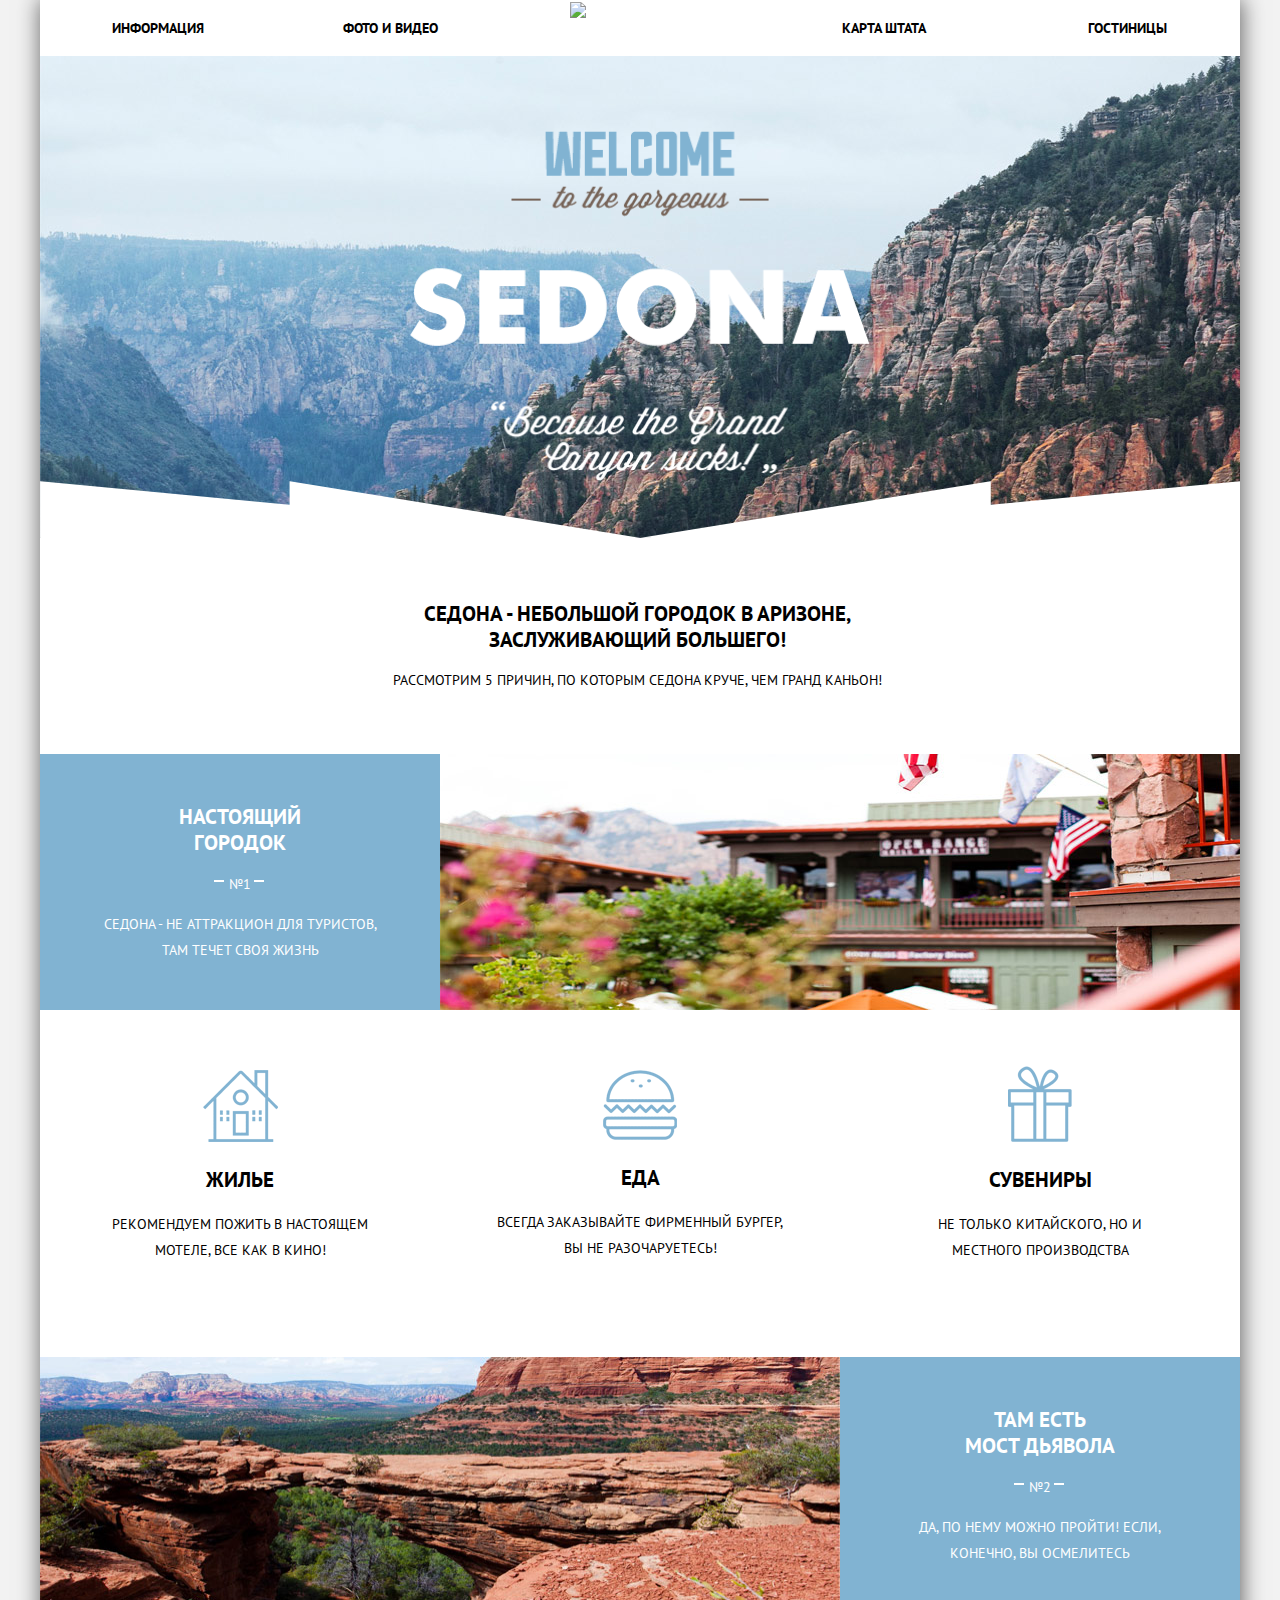
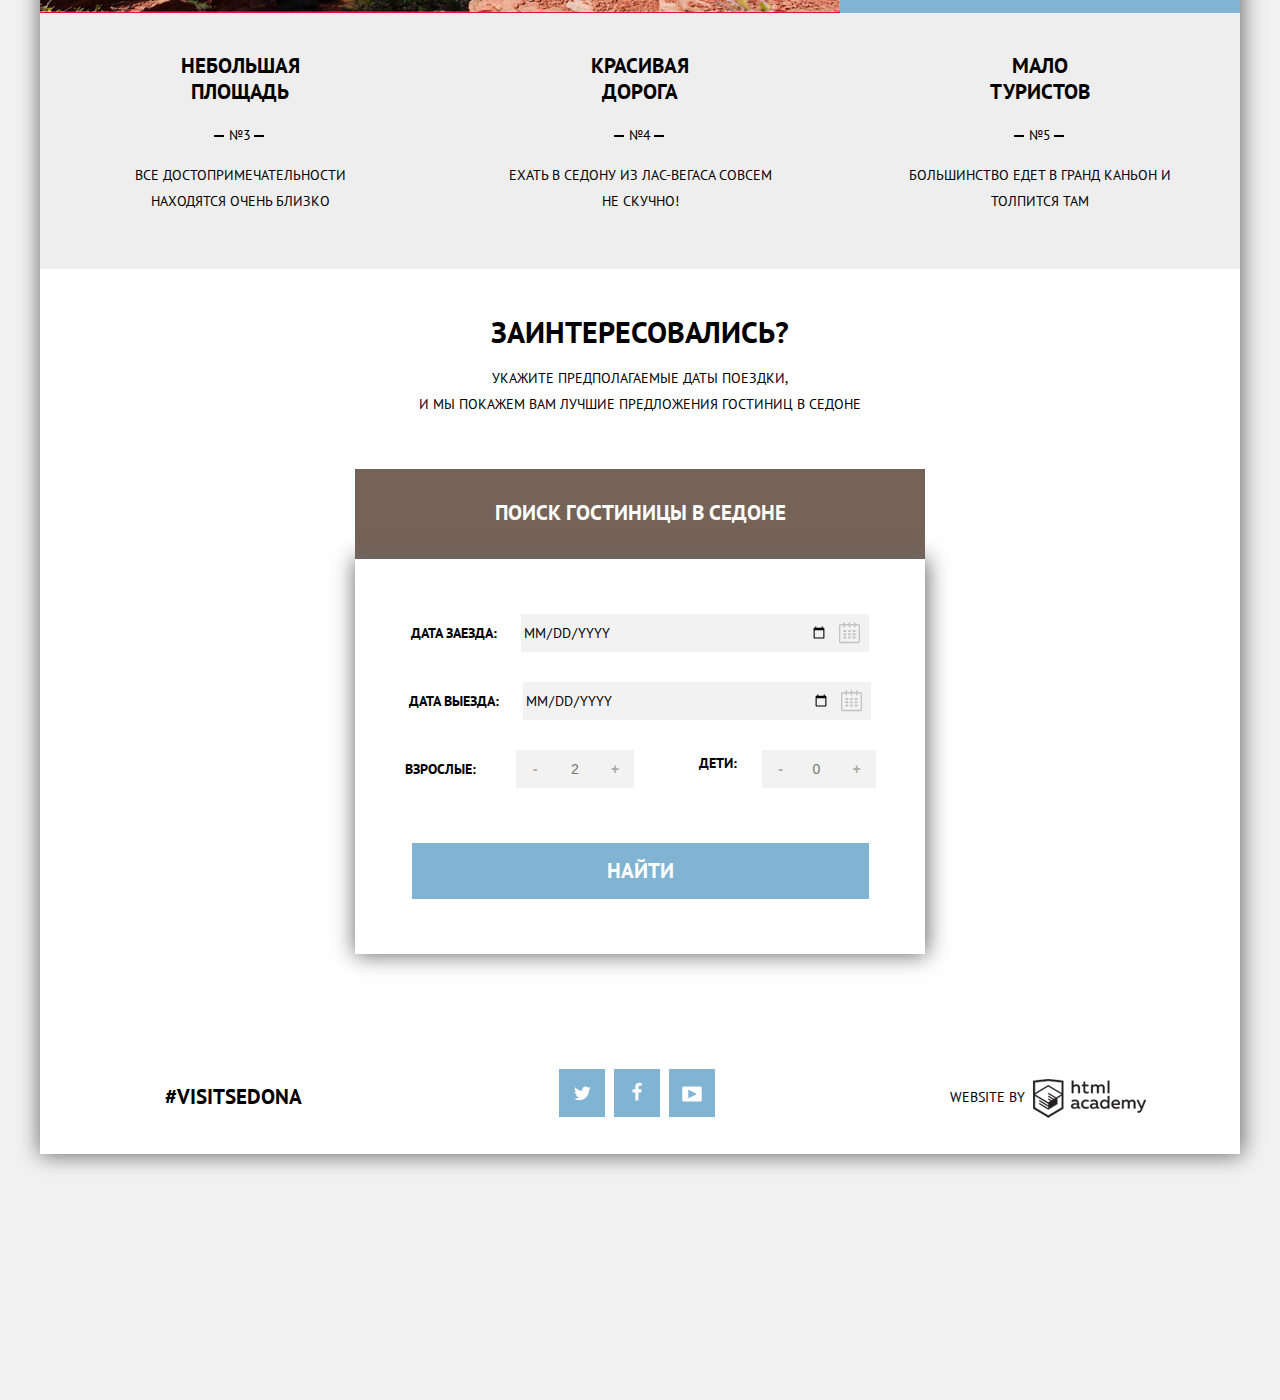
==== commit 7b972846: "Редактирование" ====
--- a/index.html
+++ b/index.html
@@ -26,7 +26,7 @@
                         </ul>  
                     </nav>
                     <div class="logo">
-                        <a href="index.html" class="logo-link"><img src="img/sedona-logo.png"></a> 
+                        <a href="index.html" class="logo-link"><img src="../136512-sedona/img/sedona-logo.png"></a> 
                     </div>
 
             </header>
--- a/css/style.css
+++ b/css/style.css
@@ -116,7 +116,7 @@
 .intro {
     width: 1200px;
     height: 620px;
-    background: #b56868 url("img/sedona-background.jpg") no-repeat;     
+    background: #b56868 url("../img/sedona-background.jpg") no-repeat;     
     padding-top: 75px;
 }
 
@@ -131,7 +131,7 @@
 .head-back {
     float: left;
     width: 100%;   
-    background: url("img/white-part.png") no-repeat;
+    background: url("../img/white-part.png") no-repeat;
     min-height: 273px;
 }
 
@@ -376,19 +376,19 @@
 }
 
 .hotel-search input.check {
-    background-image: url("img/sprite.png");
+    background-image: url("../img/sprite.png");
     background-repeat: no-repeat;
     background-position: 307px -114px;
 }
 
 .hotel-search input.check:hover {
-    background-image: url("img/sprite.png");
+    background-image: url("../img/sprite.png");
     background-repeat: no-repeat;
     background-position: 307px -197px;
 }
 
 .hotel-search input.check:active {
-    background-image: url("img/sprite.png");
+    background-image: url("../img/sprite.png");
     background-repeat: no-repeat;
     background-position: 307px -154px;
 }
@@ -571,7 +571,7 @@
     position: absolute;
     top: 5px;
     right: 20px;
-    background-image: url("img/sprite-2.png");
+    background-image: url("../img/sprite-2.png");
     background-repeat: no-repeat;
     background-position: -10px -10px;
     width: 114px;
@@ -579,13 +579,13 @@
 }
 
 .footcolumn-3 p:hover::after {
-    background-image: url("img/sprite-2.png");
+    background-image: url("../img/sprite-2.png");
     background-repeat: no-repeat;
     background-position: -10px -69px;    
 }
 
 .footcolumn-3 p:active::after {
-    background-image: url("img/sprite-2.png");
+    background-image: url("../img/sprite-2.png");
     background-repeat: no-repeat;
     background-position: -10px -128px;    
 }
@@ -609,38 +609,38 @@
 }
 
 .social-btn-tw {   
-    background-image: url("img/sprite.png");
+    background-image: url("../img/sprite.png");
     background-repeat: no-repeat;
     background-position: 5px -656px;    
 }
 
 .social-btn-tw:active {  
-    background-image: url("img/sprite.png");
+    background-image: url("../img/sprite.png");
     background-repeat: no-repeat;
     background-position: 5px -691px;   
    
 }
 
 .social-btn-fb {
-    background-image: url("img/sprite.png");
+    background-image: url("../img/sprite.png");
     background-repeat: no-repeat;
     background-position: 8px -360px;
 }
 
 .social-btn-fb:active {
-    background-image: url("img/sprite.png");
+    background-image: url("../img/sprite.png");
     background-repeat: no-repeat;
     background-position: 8px -399px;
 }
 
 .social-btn-yt {
-    background-image: url("img/sprite.png");
+    background-image: url("../img/sprite.png");
     background-repeat: no-repeat;
     background-position: 3px -726px;    
 }
 
 .social-btn-yt:active {
-    background-image: url("img/sprite.png");
+    background-image: url("../img/sprite.png");
     background-repeat: no-repeat;
     background-position: 3px -762px;    
 }
@@ -649,7 +649,7 @@
     float: left;
     width: 1200px;  
     height: 190px;
-    background: #65a5ea url("img/filter-background.jpg") no-repeat;
+    background: #65a5ea url("../img/filter-background.jpg") no-repeat;
     color: #fff;
     padding-top: 27px;    
 }
@@ -813,7 +813,7 @@
 input[type="checkbox"] + label::before {
     content: "";
     position: absolute;
-    background-image: url("img/sprite.png");
+    background-image: url("../img/sprite.png");
     background-repeat: no-repeat;
     width: 22px;
     height: 22px;
@@ -825,7 +825,7 @@
 input[type="checkbox"]:checked + label::after {
     content: "";
     position: absolute;
-    background-image: url("img/sprite.png");
+    background-image: url("../img/sprite.png");
     background-repeat: no-repeat;
     width: 26px;
     height: 22px;
@@ -926,13 +926,13 @@
 }
 
 .triangle-2 {
-    background-image: url("img/sprite.png");
+    background-image: url("../img/sprite.png");
     background-repeat: no-repeat;
     background-position: 1px -274px;   
 }
 
 .triangle-1 {
-    background-image: url("img/sprite.png");
+    background-image: url("../img/sprite.png");
     background-repeat: no-repeat;
     background-position: -13px -302px;        
 }
@@ -1048,7 +1048,7 @@
     height: 20px;
     top: 30px;
     right: 73px;
-    background-image: url("img/sprite.png");
+    background-image: url("../img/sprite.png");
     background-repeat: no-repeat;   
 }
 
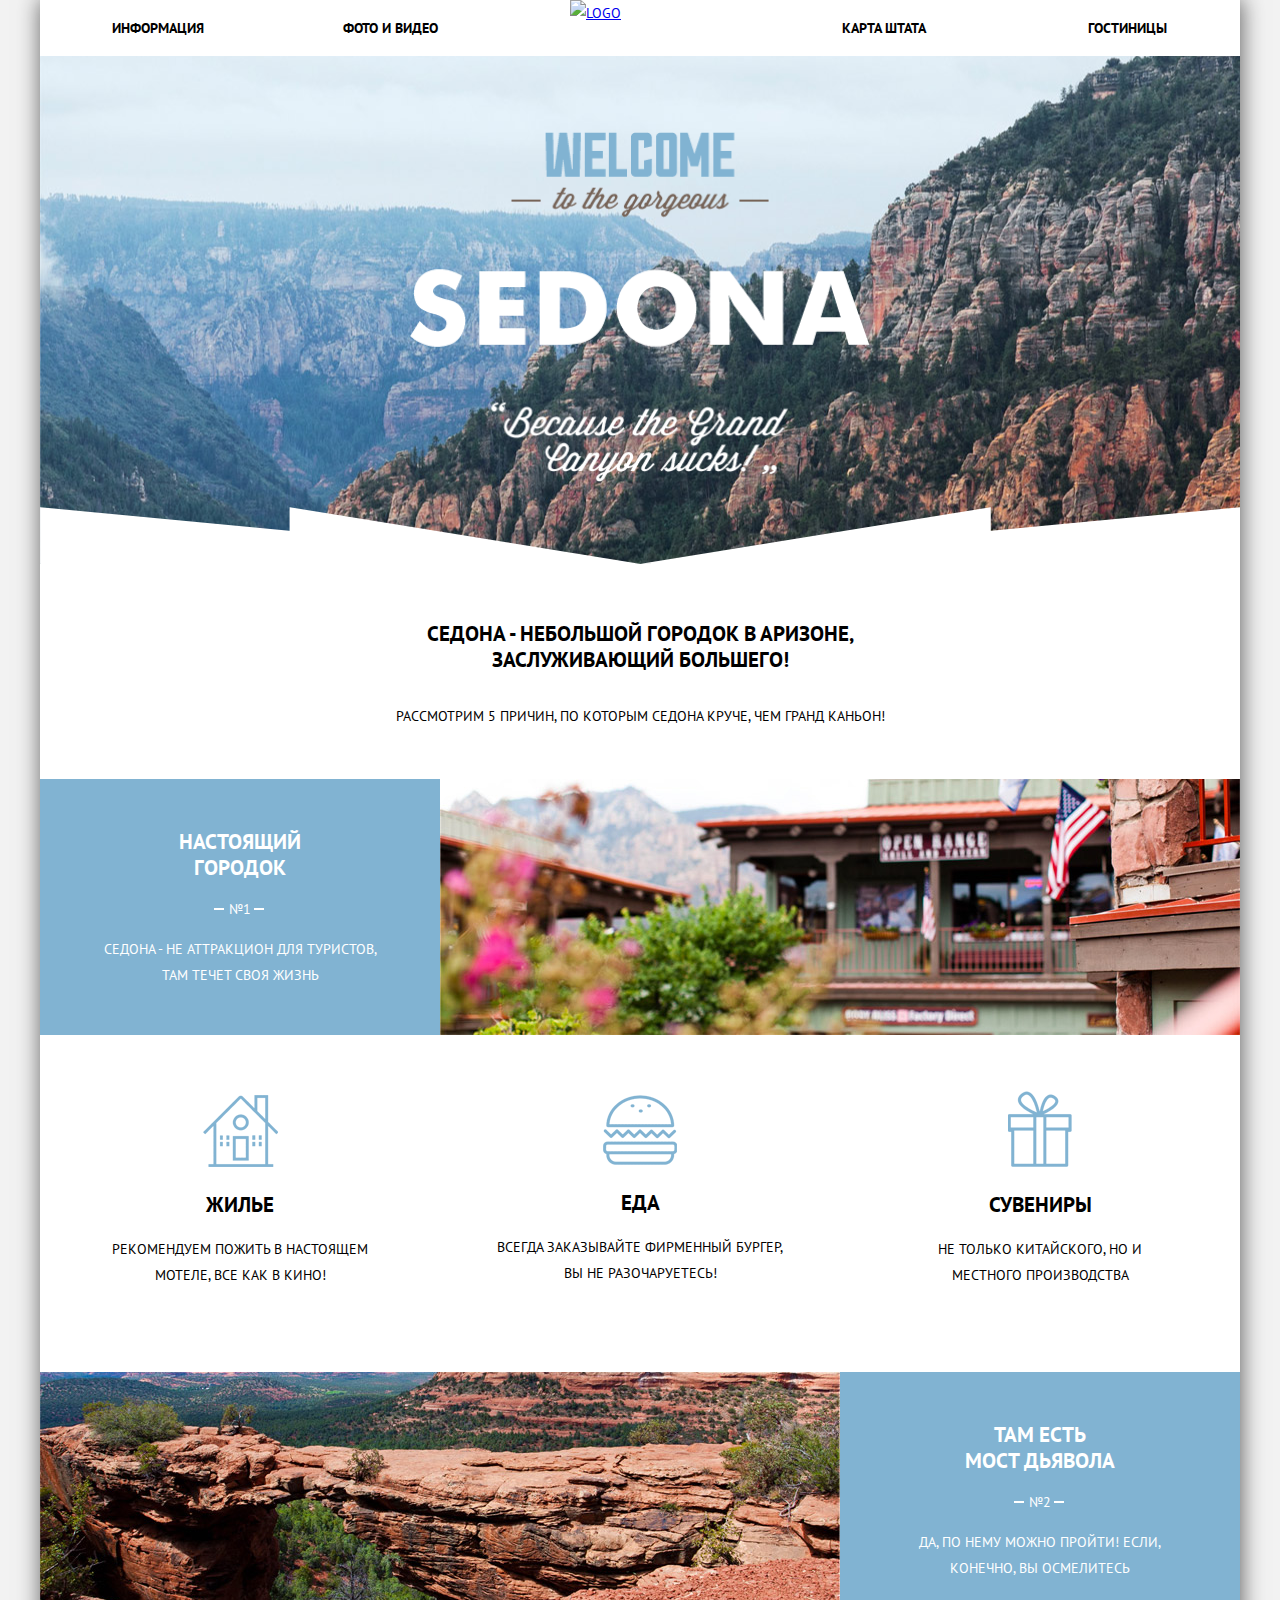
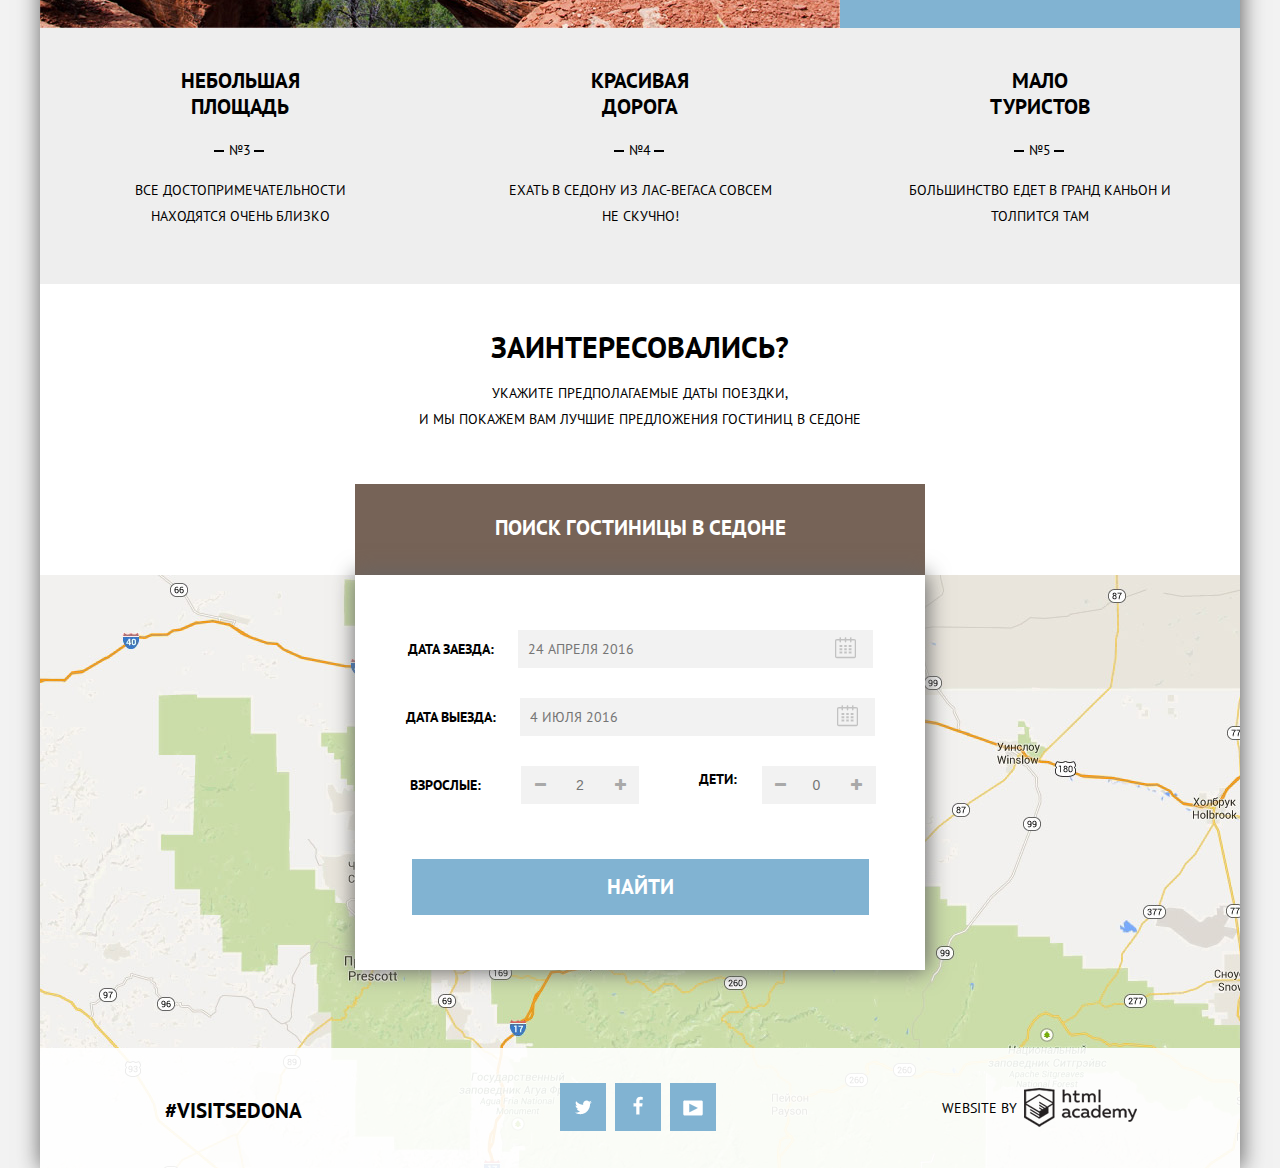
==== commit acfb7d19: "Оформление контента "Седона"" ====
--- a/index.html
+++ b/index.html
@@ -5,41 +5,39 @@
         <meta charset="utf-8">
         <link rel="stylesheet" href="https://fonts.googleapis.com/css?family=PT+Sans:400,700&subset=cyrillic">
         <link rel="stylesheet" href="css/style.css">
+        <link rel="stylesheet" href="css/normalize.css"> 
     </head>
-    <body>
+    <body class="index">
         <div class="container clearfix">
             <header class="main-header">
-                    <nav class="main-menu">
-                        <ul class="nav-list">
-                            <li class="nav-left">
-                                <a class="nav-link" href="#">Информация</a> 
-                            </li>
-                            <li class="nav-left">
-                                <a class="nav-link" href="#">Фото и видео</a>
-                            </li>
-                            <li class="nav-right">
-                                <a class="nav-link" href="#">Карта штата</a> 
-                            </li>
-                            <li class="nav-right">
-                                <a class="nav-link" href="inner.html">Гостиницы</a> 
-                            </li>             
-                        </ul>  
-                    </nav>
-                    <div class="logo">
-                        <a href="index.html" class="logo-link"><img src="../136512-sedona/img/sedona-logo.png"></a> 
-                    </div>
-
+                <nav class="main-menu">
+                    <ul class="nav-list">
+                        <li class="nav-left">
+                            <a class="nav-link" href="#">Информация</a> 
+                        </li>
+                        <li class="nav-left">
+                            <a class="nav-link" href="#">Фото и видео</a>
+                        </li>
+                        <li class="nav-right">
+                            <a class="nav-link" href="#">Карта штата</a> 
+                        </li>
+                        <li class="nav-right">
+                            <a class="nav-link" href="inner.html">Гостиницы</a> 
+                        </li>             
+                    </ul>  
+                </nav>
+                <div class="logo">
+                    <a href="index.html" class="logo-link"><img src="../136512-sedona/img/sedona-logo.png" alt="Logo"></a> 
+                </div>
             </header>
             <main>
                 <section class="intro">
                     <div class="headline"> 
                         <img src="img/fonts.png" alt="Welcome to the gorgeous Sedona because the Grand Canyon sucks!" width="460" height="350">
                     </div>
-                    <div class="head-back">
-                        <div class="head-lead">
-                            <h1>Седона - небольшой городок в Аризоне, заслуживающий большего!</h1>
-                            <p>Рассмотрим 5 причин, по которым Седона круче, чем Гранд Каньон!</p>
-                        </div>
+                    <div class="head-lead">
+                        <h1>Седона - небольшой городок в Аризоне,<br> заслуживающий большего!</h1>
+                        <p>Рассмотрим 5 причин, по которым Седона круче, чем Гранд Каньон!</p>
                     </div>    
                 </section>
                 <section class="feature-block">
@@ -49,31 +47,29 @@
                         <p>Седона - не аттракцион для туристов, там течет своя жизнь</p>
                     </div>
                     <div class="feature-image">
-                        <img src="img/sedona-city.jpg" alt="Sedona" width="800" height="256">
+                        <img src="img/cityimg.jpg" alt="Sedona" width="800" height="256">
                     </div>
                 </section>
-                
                 <section class="columns-block-1">
                     <div class="house column">
-                        <img src="img/house.png">
+                        <img src="img/house.png" alt="House" >
                         <h2>Жилье</h2>
                         <p>Рекомендуем пожить в настоящем мотеле, все как в кино!</p>
                     </div>
                     <div class="food column">
-                        <img src="img/burger.png">
+                        <img src="img/burger.png" alt="Food">
                         <h2>Еда</h2>
                         <p>Всегда заказывайте фирменный бургер, вы не разочаруетесь!</p>
                     </div>
                     <div class="souvenirs column">
-                        <img src="img/gift.png">
+                        <img src="img/gift.png" alt="Souvenirs">
                         <h2>Сувениры</h2>
                         <p>Не только китайского, но и местного производства</p>
                     </div>
                 </section>
-                
                 <section class="feature-block">
                     <div class="feature-image">
-                        <img src="img/sedona-bridge.jpg" alt="Мост Дьявола" width="800" height="255">
+                        <img src="img/bridgeimg.jpg" alt="Devil's bridge" width="800" height="256">
                     </div>
                     <div class="feature-description">
                         <h2>Там есть <br> мост дьявола</h2>  
@@ -81,21 +77,20 @@
                         <p>Да, по нему можно пройти! Если, конечно, вы осмелитесь</p>
                     </div>
                 </section>
-                
                 <section class="columns-block-2">
                     <div class="square block">
                         <h2>Небольшая <br> площадь</h2>
-                        <span class="line">№3</span>
+                        <span class="dash">№3</span>
                         <p>Все достопримечательности находятся очень близко</p>
                     </div>
                     <div class="road block">
                         <h2>Красивая <br> дорога</h2>
-                        <span class="line">№4</span>
+                        <span class="dash">№4</span>
                         <p>Ехать в Седону из Лас-Вегаса совсем не скучно!</p>
                     </div>
                     <div class="tourists block">
                         <h2>Мало <br> туристов</h2>
-                        <span class="line">№5</span>
+                        <span class="dash">№5</span>
                         <p>Большинство едет в Гранд Каньон и толпится там</p>
                     </div>
                 </section>
@@ -107,36 +102,36 @@
                     <div class="choice-block">
                         <p>Поиск гостиницы в Седоне</p>
                     </div>
+                </section>
+                <div class="map">
+                    <script></script> 
                     <form method="get" action="#" name="hotel-search" class="hotel-search">
                         <div class="line-1">
                             <label for="check-in">Дата заезда:</label>
-                            <input class="check" type="date" name="check-in" id="check-in">
+                            <input class="check" type="text" name="check-in" id="check-in" placeholder="24 апреля 2016">
                             <div class="calendar"></div>
                         </div>
                         <div class="line-2">
                             <label for="check-out">Дата выезда:</label>
-                            <input class="check" type="date" name="check-out" id="check-out">
+                            <input class="check" type="text" name="check-out" id="check-out" placeholder="4 июля 2016">
                         </div>
                         <div class="line-3">
                             <label for="adult">Взрослые:</label>
-                            <button type="button" class="grey-btn">-</button>
+                            <button type="button" class="grey-btn icon-minus"></button>
                             <input type="text" name="adult" id="adult" placeholder="2">
-                            <button type="button" class="grey-btn">+</button>
+                            <button type="button" class="grey-btn icon-plus"></button>
                         </div>
                         <div class="line-4">
                             <label for="kids">Дети:</label>
-                            <button type="button" class="grey-btn">-</button>
+                            <button type="button" class="grey-btn icon-minus"></button>
                             <input type="text" name="kids" id="kids" placeholder="0">
-                            <button type="button" class="grey-btn">+</button>
+                            <button type="button" class="grey-btn icon-plus"></button>
                         </div>
                         <button class="btn" type="submit">Найти</button>
                     </form>
-                    <div class="map">
-                        <script></script>    
-                    </div>
-                </section>
+                </div>
             </main>
-            <footer class="page-footer">
+            <footer class="page-footer main-footer">
                 <div class="footcolumn-1">
                     <a href="#">#visitsedona</a> 
                 </div>
@@ -146,8 +141,8 @@
                     <a class="social-btn social-btn-yt" href="#"></a>
                 </div>
                 <div class="footcolumn-3">
-                    <p>Website by</p> 
-                   <!-- <a href="https://htmlacademy.ru"><img src="img/academylogo.png" alt="html academy" width="114" height="40"></a> -->
+                    <span>Website by</span> 
+                    <a href="https://htmlacademy.ru" class="academylogo"></a>
                 </div>
             </footer>
         </div>    
--- a/css/style.css
+++ b/css/style.css
@@ -8,9 +8,47 @@
     line-height: 26px;
     text-transform: uppercase; 
     color: #000;
-    min-height: 3000px;
     background-color: #f2f2f2;
 }
+
+@font-face {
+  font-weight: normal;
+  font-style: normal;
+
+  font-family: "symbols-sedona";
+  src: url("../fonts/symbols-sedona.woff") format("woff"),
+       url("../fonts/symbols-sedona.woff2") format("woff2");
+}
+
+[class^="icon-"]::before,
+[class*=" icon-"]::before {
+  display: inline-block;
+  width: 1em;
+  margin-right: 0.2em;
+  margin-left: 0.2em;
+
+  font-weight: normal;
+  line-height: 1em;
+  font-family: "symbols-sedona";
+  text-align: center;
+  text-transform: none;
+  text-decoration: inherit;
+  font-style: normal;
+  font-variant: normal;
+  speak: none;
+}
+
+.icon-facebook::before { content: "\66"; } /* "f" */
+.icon-twitter::before { content: "\74"; } /* "t" */
+.icon-up-dir::before { content: "\25b2"; } /* "▲" */
+.icon-down-dir::before { content: "\25bc"; } /* "▼" */
+.icon-star::before { content: "\2605"; } /* "★" */
+.icon-check-off::before { content: "\2610"; } /* "☐" */
+.icon-check-on::before { content: "\2611"; } /* "☑" */
+.icon-calendar::before { content: "\e800"; } /* "" */
+.icon-plus::before { content: "\e801"; } /* "" */
+.icon-minus::before { content: "\e802"; } /* "" */
+.icon-youtube::before { content: "\f39e"; } /* "" */
 
 h1, h2 {
     font-size: 21px;
@@ -34,13 +72,14 @@
     padding: 0;
     box-shadow: 1px 0px 21px 1px #666666;
     background-color: #fff;
+    position: relative;
 }
 
 .main-header {
     position: relative;
     width: 1200px;
     height: 56px;
-    background-color: #fff;    
+    background-color: #fff;   
 }
 
 .logo {
@@ -116,8 +155,8 @@
 .intro {
     width: 1200px;
     height: 620px;
-    background: #b56868 url("../img/sedona-background.jpg") no-repeat;     
-    padding-top: 75px;
+    background: #b56868 url("../img/sedona-background.jpg") no-repeat 50% 50%;
+    padding-top: 76px;
 }
 
 .headline {
@@ -125,21 +164,21 @@
     width: 460px;
     height: 350px;
     margin-left: 370px;
-    margin-right: 370px;    
-}
-
-.head-back {
+    margin-right: 370px;  
+    margin-bottom: 25px;
+}
+
+.head-lead {
     float: left;
     width: 100%;   
     background: url("../img/white-part.png") no-repeat;
-    min-height: 273px;
-}
-
-.head-lead {    
-    width: 575px;
-    text-align: center;
-    margin-left: 310px;   
-    margin-top: 120px;
+    text-align: center;
+    padding-top: 100px;
+}
+
+.head-lead p {
+    margin-top: 30px;
+    margin-bottom: 50px;
 }
 
 .feature-block {
@@ -148,13 +187,14 @@
     float: left;
     margin: 0;
     background-color: #81b3d2;
+    text-align: center;
 }
 
 .feature-image {
     float: left;
     width: 800px;
     height: 256px;
-    background-color: crimson;
+    background-color: #3CB371;
 }
 
 .feature-description {
@@ -165,7 +205,7 @@
     padding-top: 50px;
     padding-bottom: 30px;
     padding-left: 58px;
-    padding-right: 58px;    
+    padding-right: 58px;  
 }
 
 .feature-block h2 {
@@ -193,7 +233,7 @@
     background-color: #fff;
     position: absolute;
     left: -15px;
-    top: 9px;
+    top: 12px;
 }
 
 .number::after {
@@ -205,7 +245,7 @@
     background-color: #fff;
     position: absolute;
     left: 25px;
-    top: 9px;
+    top: 12px;
 }
 
 .columns-block-1 {
@@ -215,9 +255,8 @@
 
 .column {
     float: left;
-    width: 320px;
-    text-align: center;
-    padding-bottom: 80px;
+    text-align: center;
+    padding-bottom: 70px;
     padding-top: 60px;    
 }
 
@@ -226,7 +265,6 @@
     padding-left: 70px;
     padding-right: 70px;   
 }
-
 
 .food {
     padding-left: 55px;
@@ -244,7 +282,6 @@
 .columns-block-2 {
     float: left;
     width: 1200px;
-    height: 256px;    
     background-color: #eee;   
 }
 
@@ -282,11 +319,11 @@
     width: 270px;
 }
 
-.line {
+.dash {
     position: relative;
 }
 
-.line::before {
+.dash::before {
     content: "";
     display: table;
     clear: both;
@@ -298,7 +335,7 @@
     top: 9px;
 }
 
-.line::after {
+.dash::after {
     content: "";
     display: table;
     clear: both;
@@ -312,10 +349,9 @@
 
 .selection-block {
     float: left;
-    height: 765px;
+    height: 291px;
     width: 1200px;
     text-align: center;  
-    position: relative;
 }
 
 .selection-block span {
@@ -337,19 +373,27 @@
     float: left; 
     width: 570px;
     height: 85px;
-    color: #fff;
     font-weight: bold;
     font-size: 21px;  
     margin-left: 315px;
     margin-right: 315px;
     background-color: #766357;  
     text-align: center;
-    padding-top: 10px;    
+    padding-top: 10px; 
+    color: #fff;
+}
+
+.map {
+    background: url("../img/map.jpg");
+    width: 1200px;
+    height: 593px;
+    float: left;
+    position: relative;
 }
 
 .hotel-search {  
     position: absolute;
-    top: 290px;
+    top: 0;
     left: 315px;
     font-weight: bold;
     height: 285px;
@@ -358,14 +402,16 @@
     padding-top: 55px;
     padding-bottom: 55px;
     box-shadow: 1px 0px 21px 1px #666666;
-}
-
-.hotel-search input[type="date"] {
+    text-align: center;
+}
+
+.line-1 input,
+.line-2 input {
     width: 305px;
     padding-right: 40px;
     height: 36px;
     background-color: #f2f2f2;
-    border: 1px solid #f2f2f2;
+    border: none;
     margin-bottom: 30px;
     font-size: 14px;
     line-height: 26px;
@@ -373,6 +419,7 @@
     text-transform: uppercase;
     outline: none;
     position: relative;
+    padding-left: 10px;
 }
 
 .hotel-search input.check {
@@ -384,13 +431,13 @@
 .hotel-search input.check:hover {
     background-image: url("../img/sprite.png");
     background-repeat: no-repeat;
+    background-position: 307px -154px;
+}
+
+.hotel-search input.check:active {
+    background-image: url("../img/sprite.png");
+    background-repeat: no-repeat;
     background-position: 307px -197px;
-}
-
-.hotel-search input.check:active {
-    background-image: url("../img/sprite.png");
-    background-repeat: no-repeat;
-    background-position: 307px -154px;
 }
 
 .hotel-search label {
@@ -400,7 +447,7 @@
 .line-3 {
     float: left;
     width: 225px;
-    margin-left: 50px;
+    margin-left: 55px;
 }
 
 .line-3 input[type="text"] {
@@ -424,15 +471,13 @@
     background-color: #ebebeb;
 }
 
-.hotel-search input:active {
+.line-1 input:focus,
+.line-2 input:focus {
     background-color: #fff;
     border: 2px solid #e5e5e5;
     outline: none;
-}
-.hotel-search input:focus {
-    background-color: #fff;
-    border: 2px solid #e5e5e5;
-    outline: none;
+    height: 32px;
+    width: 301px;
 }
 
 .grey-btn {
@@ -448,8 +493,8 @@
     margin-left: -4px;
     margin-right: -4px;
     cursor: pointer;
-    font-size: 14px;
-    line-height: 26px;
+    font-size: 0;
+    text-align: center;
 }
 
 .grey-btn:hover {
@@ -458,6 +503,16 @@
 
 .grey-btn:active {
     color: #81b3d2;
+}
+
+.icon-minus {
+    font-size: 14px;
+    line-height: 26px;    
+}
+
+.icon-plus {
+    font-size: 14px;
+    line-height: 26px;    
 }
 
 .line-4 {
@@ -518,14 +573,19 @@
     margin: 0;
     width: 1200px;
     height: 120px;
-    background-color: #fff;
+}
+
+.main-footer {
+    background-color: rgba(255, 255, 255, 0.9);
+    position: absolute;
+    bottom: 0;
 }
 
 .footcolumn-1 {
-    width: 235px;
-    float: left;
-    margin-right: 88px;
-    margin-left: 76px;
+    width: 240px;
+    float: left;
+    margin-right: 87px;
+    margin-left: 73px;
     text-align: center;
     margin-top: 50px;
     font-size: 21px;
@@ -541,55 +601,66 @@
 .footcolumn-2 {
     width: 400px;
     height: 50px;
-    margin-right: 88px;
-    float: left;
-    text-align: center;
-    margin-top: 35px;
+    margin-right: 87px;
+    float: left;
+    text-align: center;
+    margin-top: 35px;    
 }
 
 .footcolumn-3 {
-    width: 80px;
-    padding-right: 140px;
-    height: 40px;
-    float: right;
-    margin-right: 73px; 
+    float: left;
+    width: 240px;
+    height: 40px;    
+    margin-right: 73px;
     text-align: center;
     margin-top: 40px;
     position: relative;
-    font-size: 0;
-}
-
-.footcolumn-3 p {
-    margin: 0;
-    margin-top: 10px;
+}
+
+.footcolumn-3 .academylogo {
+    display: block;
+    width: 114px;
+    height: 40px;
+    background-image: url("../img/sprite-2.png");
+    background-repeat: no-repeat;
+    background-position: -10px -10px;
+    position: absolute;
+    top: 0;
+    left: 97px;
+}
+
+.footcolumn-3 .academylogo:hover {
+    display: block;
+    width: 114px;
+    height: 40px;
+    background-image: url("../img/sprite-2.png");
+    background-repeat: no-repeat;
+    background-position: -10px -69px;
+    position: absolute;
+    top: 0;
+    left: 97px;
+}
+
+.footcolumn-3 .academylogo:active {
+    display: block;
+    width: 114px;
+    height: 40px;
+    background-image: url("../img/sprite-2.png");
+    background-repeat: no-repeat;
+    background-position: -10px -128px;
+    position: absolute;
+    top: 0;
+    left: 97px;
+}
+
+.footcolumn-3 span {
+    display: block;
+    width: 75px;
     font-size: 14px;
     line-height: 26px;
-}
-
-.footcolumn-3 p::after {
-    content: "";
-    position: absolute;
-    top: 5px;
-    right: 20px;
-    background-image: url("../img/sprite-2.png");
-    background-repeat: no-repeat;
-    background-position: -10px -10px;
-    width: 114px;
-    height: 40px;
-}
-
-.footcolumn-3 p:hover::after {
-    background-image: url("../img/sprite-2.png");
-    background-repeat: no-repeat;
-    background-position: -10px -69px;    
-}
-
-.footcolumn-3 p:active::after {
-    background-image: url("../img/sprite-2.png");
-    background-repeat: no-repeat;
-    background-position: -10px -128px;    
-}
-
+    margin-left: 15px;
+    margin-top: 7px;
+}
 
 .social-btn {
     width: 46px;
@@ -617,8 +688,7 @@
 .social-btn-tw:active {  
     background-image: url("../img/sprite.png");
     background-repeat: no-repeat;
-    background-position: 5px -691px;   
-   
+    background-position: 5px -691px;      
 }
 
 .social-btn-fb {
@@ -811,27 +881,30 @@
 }
 
 input[type="checkbox"] + label::before {
-    content: "";
-    position: absolute;
-    background-image: url("../img/sprite.png");
-    background-repeat: no-repeat;
+    content: "\2610";
+    font-family: "symbols-sedona";
+    position: absolute;
     width: 22px;
     height: 22px;
-    background-position: -10px -451px;
     top: 0;
     left: 0;
-}
-
-input[type="checkbox"]:checked + label::after {
-    content: "";
-    position: absolute;
-    background-image: url("../img/sprite.png");
-    background-repeat: no-repeat;
-    width: 26px;
-    height: 22px;
-    background-position: -10px -289px;
-    top: 0;
-    left: 0;
+    font-size: 26px;
+}
+
+input[type="checkbox"]:checked + label::before {
+    content: "\2611";
+}
+
+input[type="checkbox"]:disabled + label::before {
+   content: "\2610";
+   color: #6a6a6a;
+   font-weight: bold;
+}
+
+input[type="checkbox"]:checked:disabled + label::before {
+    content: "\2611";
+    color: #6a6a6a;
+    font-weight: bold;
 }
 
 .results {
@@ -910,31 +983,76 @@
 .range-buttons {
     float: right;
     width: 48px;
-    height: 30px;
+    height: 25px;
     margin-right: 73px;
+    margin-top: 5px;
     font-size: 0;
     position: relative;
 }
 
 .range-btn {
     width: 24px;
-    height: 22px;
+    height: 25px;
     display: inline-block;
     vertical-align: middle;
     margin-left: 5;
     position: absolute;
 }
 
+.triangle-1 {
+    background-image: url("../img/sprite.png");
+    background-repeat: no-repeat;
+    background-position: 3px -574px; 
+    top: 0;
+    left: 24px;
+}
+
+.triangle-1:hover {
+    background-image: url("../img/sprite.png");
+    background-repeat: no-repeat;
+    background-position: 3px -484px; 
+    top: 0;
+    left: 24px;
+}
+
+.triangle-1:active {
+    background-image: url("../img/sprite.png");
+    background-repeat: no-repeat;
+    background-position: 3px -604px; 
+    top: 0;
+    left: 24px;
+}
+
+.triangle-1.active {
+    background-image: url("../img/sprite.png");
+    background-repeat: no-repeat;
+    background-position: 3px -604px; 
+    top: 0;
+    left: 24px;
+}
+
 .triangle-2 {
     background-image: url("../img/sprite.png");
     background-repeat: no-repeat;
-    background-position: 1px -274px;   
-}
-
-.triangle-1 {
-    background-image: url("../img/sprite.png");
-    background-repeat: no-repeat;
-    background-position: -13px -302px;        
+    background-position: 4px -634px; 
+    top: 0;
+    left: 0;
+}
+
+.triangle-2:hover {
+    background-image: url("../img/sprite.png");
+    background-repeat: no-repeat;
+    background-position: 4px -513px;  
+    top: 0;
+    left: 0;
+}
+
+.triangle-2:active {
+    background-image: url("../img/sprite.png");
+    background-repeat: no-repeat;
+    background-position: 4px -543px;
+    top: 0;
+    left: 0;
 }
 
 .hotels {
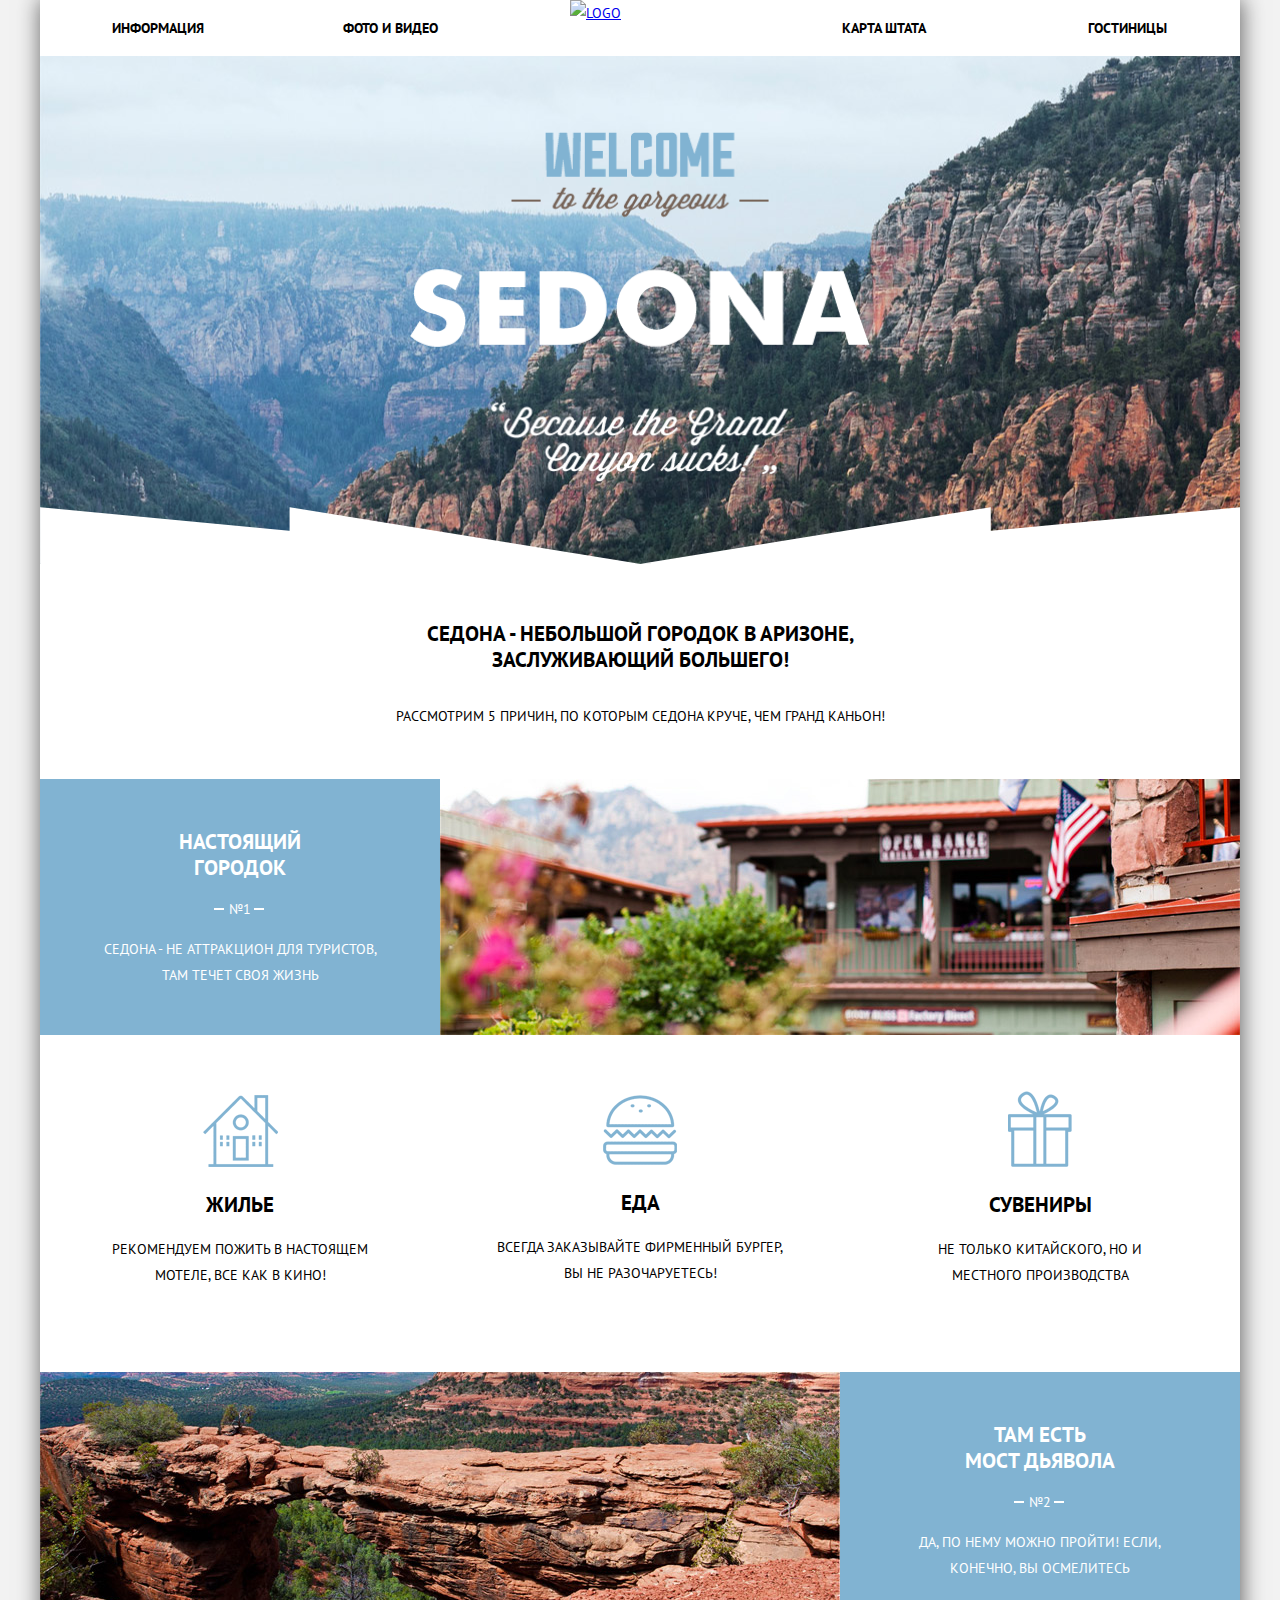
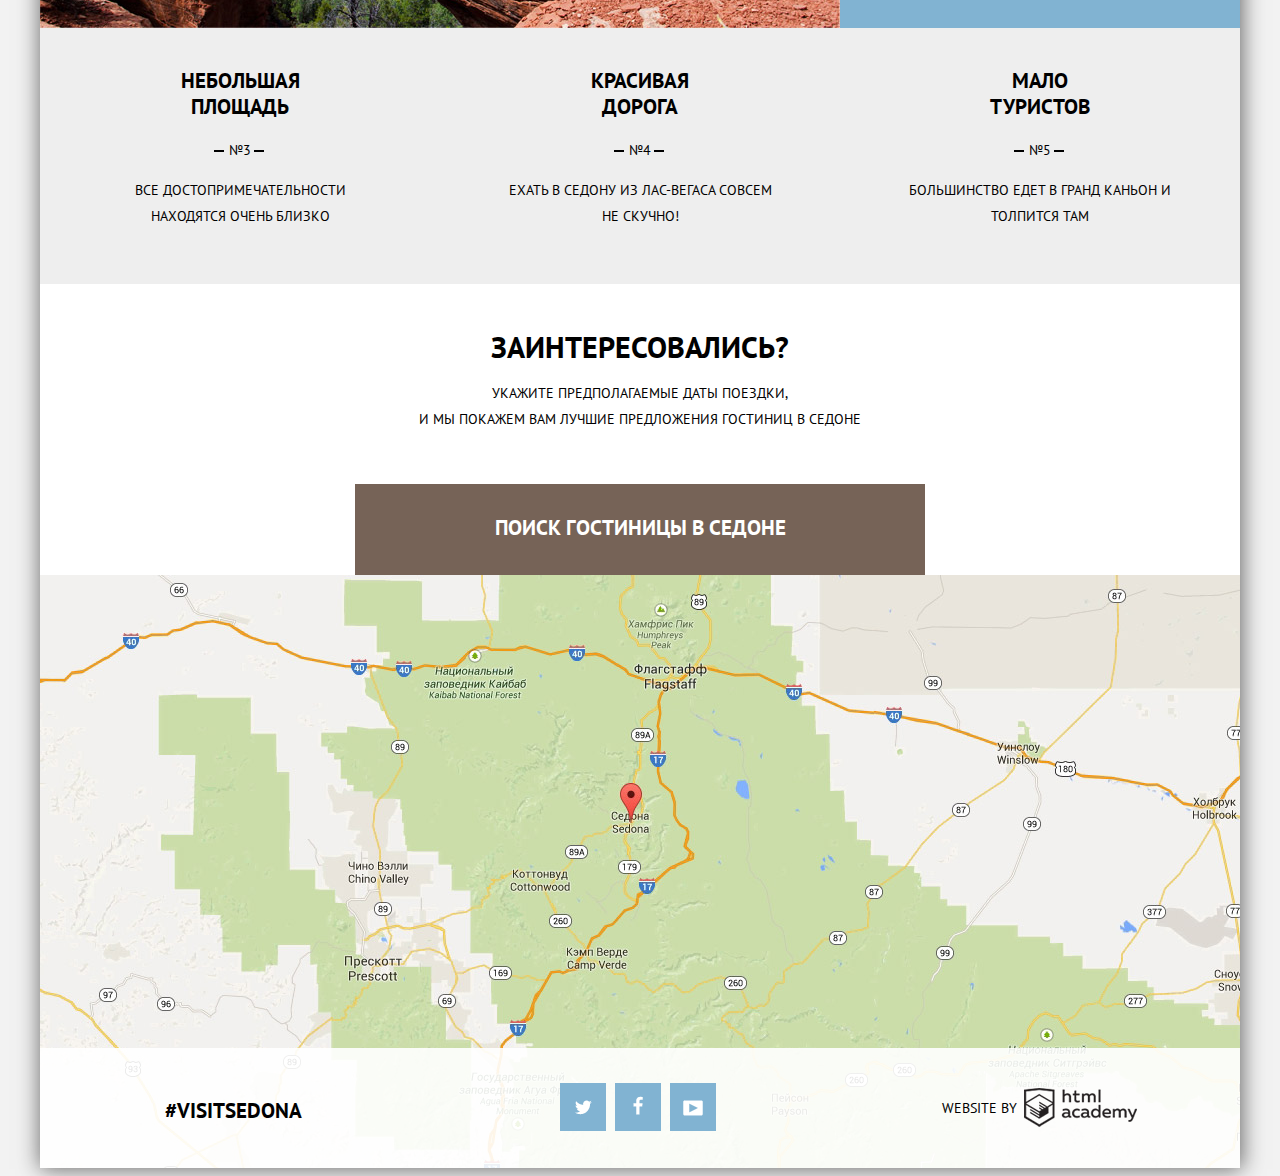
==== commit a12d46a9: "Js "Седона"" ====
--- a/index.html
+++ b/index.html
@@ -104,7 +104,9 @@
                     </div>
                 </section>
                 <div class="map">
-                    <script></script> 
+                   <iframe src="https://www.google.com/maps/embed?pb=!1m18!1m12!1m3!1d704785.7032253882!2d-112.01473641743773!3d34.856995571388275!2m3!1f0!2f0!3f0!3m2!1i1024!2i768!4f13.1!3m3!1m2!1s0x872da132f942b00d%3A0x5548c523fa6c8efd!2z0KHQtdC00L7QvdCwLCDQkNGA0LjQt9C-0L3QsCA4NjMzNiwg0KHQqNCQ!5e0!3m2!1sru!2sru!4v1472684898983" width="100%" height="593" frameborder="0" style="border:0" allowfullscreen></iframe>
+                    
+                    
                     <form method="get" action="#" name="hotel-search" class="hotel-search">
                         <div class="line-1">
                             <label for="check-in">Дата заезда:</label>
@@ -145,6 +147,42 @@
                     <a href="https://htmlacademy.ru" class="academylogo"></a>
                 </div>
             </footer>
-        </div>    
+        </div> 
+        <script>
+            var button = document.querySelector(".choice-block");
+            var popup = document.querySelector(".hotel-search");
+            var close = document.querySelector(".choice-block");
+            var form = popup.querySelector("form");
+            var checkin = popup.querySelector("[name=check-in]");
+            var checkout = popup.querySelector("[name=check-out]");
+            /*var mapOpen = document.querySelector(".map");*/            
+            
+            button.addEventListener("click", function(event) {
+                event.preventDefault();
+                popup.classList.add("modal-content-show");
+                checkin.focus();
+            });
+            
+            form.addEventListener("submit", function(event) {
+                if (!checkin.value || !checkout.value) {
+                    event.preventDefault();
+                }
+            });
+            
+            close.addEventListener("click", function(event) {
+                if (popup.classList.contains("modal-content-show")) {
+                    event.preventDefault();
+                    popup.classList.remove("modal-content-show");
+                }                
+            });       
+            
+            window.addEventListener("keydown", function(event) {
+                if (event.keyCode === 27) {
+                    if (popup.classList.contains("modal-content-show")) {
+                        popup.classList.remove("modal-content-show");
+                    }
+                }
+            });        
+        </script>
     </body>
 </html>--- a/css/style.css
+++ b/css/style.css
@@ -1,5 +1,4 @@
 body {
-    width: 1280px;
     margin: 0;
     padding: 0;
     font-family: "PT Sans", "Arial", serif;
@@ -26,7 +25,6 @@
   width: 1em;
   margin-right: 0.2em;
   margin-left: 0.2em;
-
   font-weight: normal;
   line-height: 1em;
   font-family: "symbols-sedona";
@@ -155,7 +153,7 @@
 .intro {
     width: 1200px;
     height: 620px;
-    background: #b56868 url("../img/sedona-background.jpg") no-repeat 50% 50%;
+    background: #4682B4 url("../img/sedona-background.jpg") no-repeat 50% 50%;
     padding-top: 76px;
 }
 
@@ -381,6 +379,7 @@
     text-align: center;
     padding-top: 10px; 
     color: #fff;
+    cursor: pointer;
 }
 
 .map {
@@ -403,6 +402,7 @@
     padding-bottom: 55px;
     box-shadow: 1px 0px 21px 1px #666666;
     text-align: center;
+    display: none;
 }
 
 .line-1 input,
@@ -1180,4 +1180,17 @@
 
 .hotel-3 .hotel-stars {
     background-position: 22px -44px;
+}
+
+.modal-content-show {
+    display: block;
+    animation: appear 0.8s;
+}
+
+@keyframes appear {
+    0% {
+        transform: translateY(-130px);
+    }
+    100% {transform: translateY(0);
+    }
 }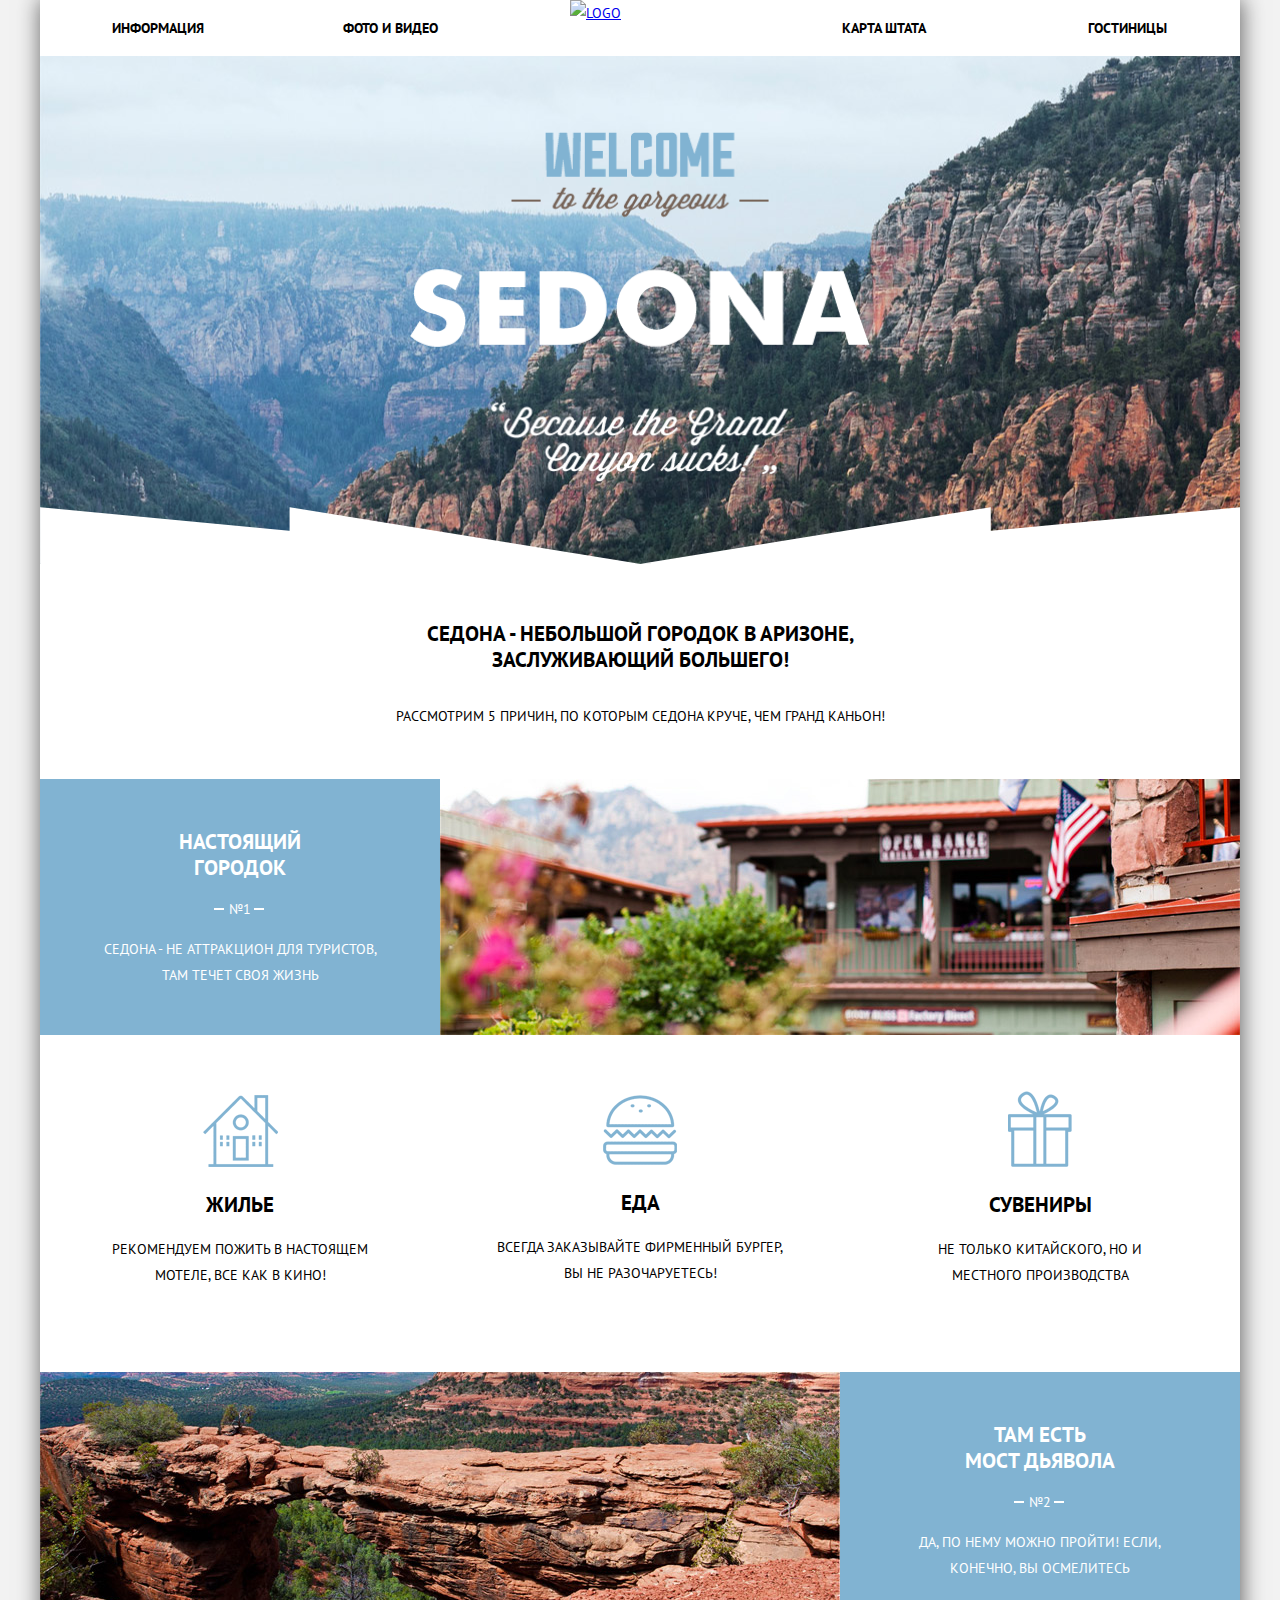
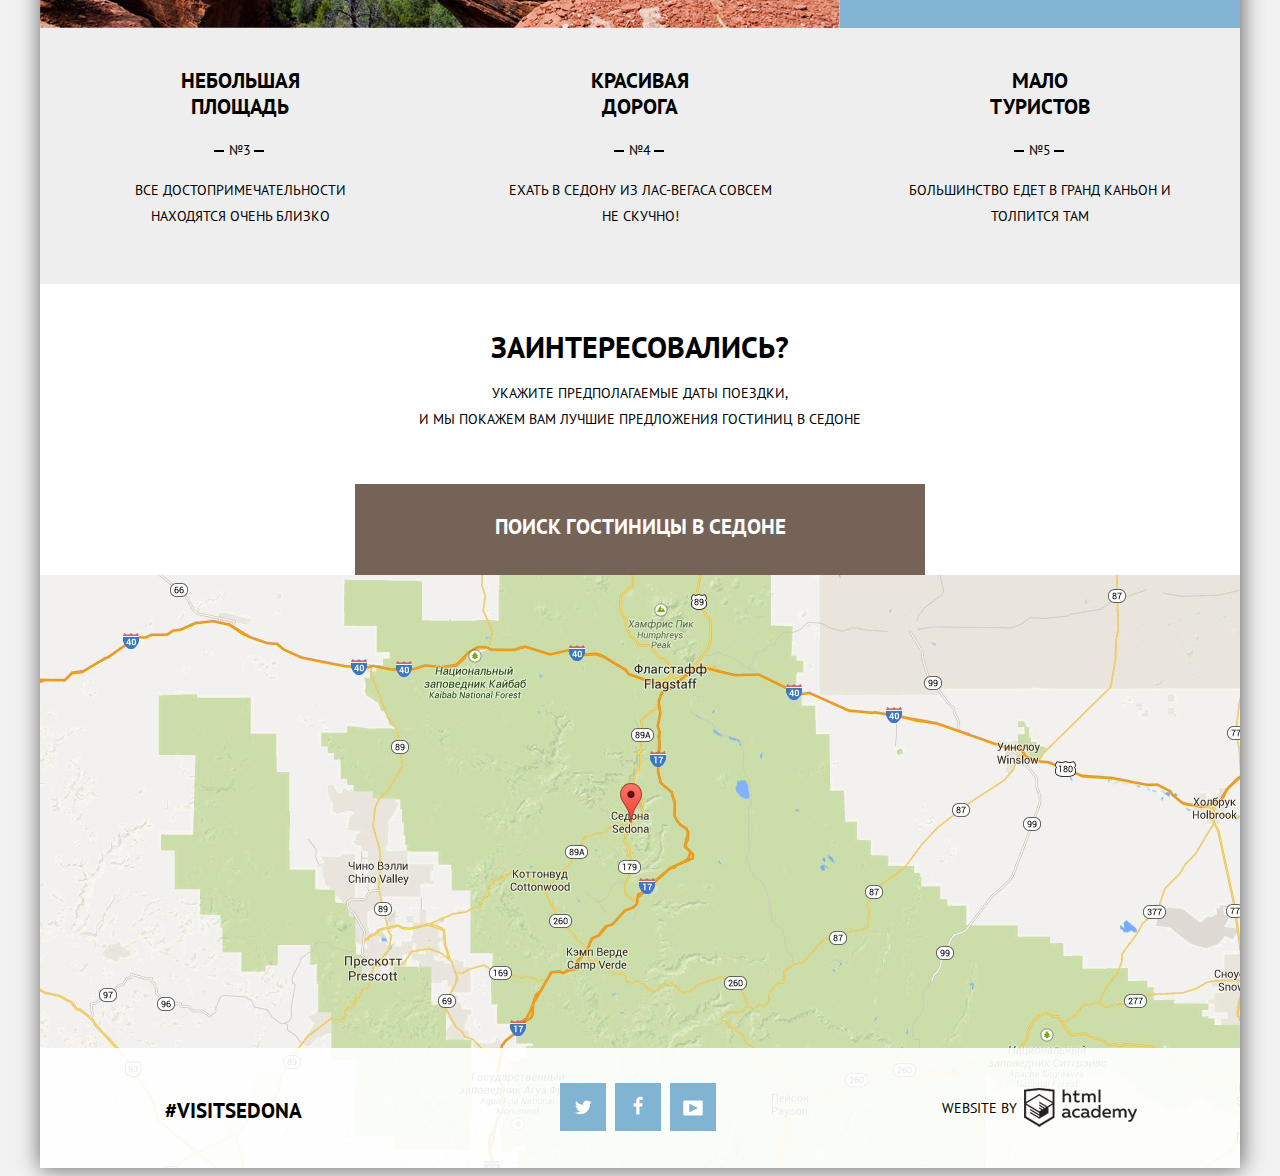
==== commit 80440432: "Улучшения "Седона"" ====
--- a/index.html
+++ b/index.html
@@ -4,7 +4,7 @@
         <title>Седона заслуживает большего</title>
         <meta charset="utf-8">
         <link rel="stylesheet" href="https://fonts.googleapis.com/css?family=PT+Sans:400,700&subset=cyrillic">
-        <link rel="stylesheet" href="css/style.css">
+        <link rel="stylesheet" href="css/.min.css">
         <link rel="stylesheet" href="css/normalize.css"> 
     </head>
     <body class="index">
@@ -100,12 +100,11 @@
                         <p>Укажите предполагаемые даты поездки,<br> и мы покажем вам лучшие предложения гостиниц в Седоне</p>
                     </div>
                     <div class="choice-block">
-                        <p>Поиск гостиницы в Седоне</p>
+                       <a href="#"> Поиск гостиницы в Седоне </a>
                     </div>
                 </section>
                 <div class="map">
-                   <iframe src="https://www.google.com/maps/embed?pb=!1m18!1m12!1m3!1d704785.7032253882!2d-112.01473641743773!3d34.856995571388275!2m3!1f0!2f0!3f0!3m2!1i1024!2i768!4f13.1!3m3!1m2!1s0x872da132f942b00d%3A0x5548c523fa6c8efd!2z0KHQtdC00L7QvdCwLCDQkNGA0LjQt9C-0L3QsCA4NjMzNiwg0KHQqNCQ!5e0!3m2!1sru!2sru!4v1472684898983" width="100%" height="593" frameborder="0" style="border:0" allowfullscreen></iframe>
-                    
+                    <iframe src="https://www.google.com/maps/embed?pb=!1m18!1m12!1m3!1d704785.7032253882!2d-112.01473641743773!3d34.856995571388275!2m3!1f0!2f0!3f0!3m2!1i1024!2i768!4f13.1!3m3!1m2!1s0x872da132f942b00d%3A0x5548c523fa6c8efd!2z0KHQtdC00L7QvdCwLCDQkNGA0LjQt9C-0L3QsCA4NjMzNiwg0KHQqNCQ!5e0!3m2!1sru!2sru!4v1472684898983" width="100%" height="593" frameborder="0" style="border:0" allowfullscreen></iframe>
                     
                     <form method="get" action="#" name="hotel-search" class="hotel-search">
                         <div class="line-1">
@@ -119,9 +118,9 @@
                         </div>
                         <div class="line-3">
                             <label for="adult">Взрослые:</label>
-                            <button type="button" class="grey-btn icon-minus"></button>
+                            <button type="button" class="grey-btn icon-minus minus"></button>
                             <input type="text" name="adult" id="adult" placeholder="2">
-                            <button type="button" class="grey-btn icon-plus"></button>
+                            <button type="button" class="grey-btn icon-plus plus"></button>
                         </div>
                         <div class="line-4">
                             <label for="kids">Дети:</label>
@@ -148,41 +147,7 @@
                 </div>
             </footer>
         </div> 
-        <script>
-            var button = document.querySelector(".choice-block");
-            var popup = document.querySelector(".hotel-search");
-            var close = document.querySelector(".choice-block");
-            var form = popup.querySelector("form");
-            var checkin = popup.querySelector("[name=check-in]");
-            var checkout = popup.querySelector("[name=check-out]");
-            /*var mapOpen = document.querySelector(".map");*/            
-            
-            button.addEventListener("click", function(event) {
-                event.preventDefault();
-                popup.classList.add("modal-content-show");
-                checkin.focus();
-            });
-            
-            form.addEventListener("submit", function(event) {
-                if (!checkin.value || !checkout.value) {
-                    event.preventDefault();
-                }
-            });
-            
-            close.addEventListener("click", function(event) {
-                if (popup.classList.contains("modal-content-show")) {
-                    event.preventDefault();
-                    popup.classList.remove("modal-content-show");
-                }                
-            });       
-            
-            window.addEventListener("keydown", function(event) {
-                if (event.keyCode === 27) {
-                    if (popup.classList.contains("modal-content-show")) {
-                        popup.classList.remove("modal-content-show");
-                    }
-                }
-            });        
+        <script src="js/.min.js">
         </script>
     </body>
 </html>--- a/css/.min.css
+++ b/css/.min.css
@@ -0,0 +1 @@
+body{margin:0;padding:0;font-family:"PT Sans","Arial",serif;font-size:14px;font-weight:400;line-height:26px;text-transform:uppercase;color:#000;background-color:#f2f2f2}@font-face{font-weight:400;font-style:normal;font-family:"symbols-sedona";src:url(../fonts/symbols-sedona.woff) format("woff"),url(../fonts/symbols-sedona.woff2) format("woff2")}[class*=" icon-"]::before,[class^=icon-]::before{display:inline-block;width:1em;margin-right:.2em;margin-left:.2em;font-weight:400;line-height:1em;font-family:"symbols-sedona";text-align:center;text-transform:none;text-decoration:inherit;font-style:normal;font-variant:normal;speak:none}.icon-facebook::before{content:"\66"}.icon-twitter::before{content:"\74"}.icon-up-dir::before{content:"\25b2"}.icon-down-dir::before{content:"\25bc"}.icon-star::before{content:"\2605"}.icon-check-off::before{content:"\2610"}.icon-check-on::before{content:"\2611"}.icon-calendar::before{content:"\e800"}.icon-plus::before{content:"\e801"}.icon-minus::before{content:"\e802"}.icon-youtube::before{content:"\f39e"}.nav-list li,h1,h2{font-size:21px;font-weight:700;line-height:26px}.feature-block{color:#fff}.clearfix::after{content:"";display:table;clear:both}.container,.main-header{position:relative;width:1200px;background-color:#fff}.container{margin:0 auto;padding:0;box-shadow:1px 0 21px 1px #666}.main-header{height:56px}.logo{position:absolute;top:0;left:530px}.main-menu{width:1056px;float:left;margin-top:15px;margin-left:6%;margin-right:6%}.nav-list{font-size:0;margin:0;padding:0;list-style:none}.nav-list li{display:inline-block;vertical-align:top;width:20%;font-size:14px}.nav-link:hover{color:#81b3d2}.nav-link:active{color:#b2b2b2}.nav-list .active{color:#766357}.nav-list .active:hover{color:#604e43}.nav-list .active:active{color:#e1ddda}.nav-left{text-align:left;margin-right:20px}.nav-right{text-align:right;margin-left:140px;margin-right:0}.nav-right:last-child{margin-left:30px}.choice-block a,.nav-link{color:#000;text-decoration:none}.intro{width:1200px;height:620px;background:#4682b4 url(../img/sedona-background.jpg) no-repeat 50% 50%;padding-top:76px}.headline{float:left;width:460px;height:350px;margin-left:370px;margin-right:370px;margin-bottom:25px}.feature-block,.head-lead{float:left;text-align:center}.head-lead{background:url(../img/white-part.png) no-repeat;padding-top:100px;width:100%}.head-lead p{margin-top:30px;margin-bottom:50px}.feature-block{width:1200px;min-height:256px;margin:0;background-color:#81b3d2}.feature-image{float:left;width:800px;height:256px;background-color:#3cb371}.feature-description{float:left;width:284px;background-color:#81b3d2;text-align:center;padding:50px 58px 30px}.feature-block h2{margin:0 0 15px}.city-description p{font-size:14px;margin:0}.number{position:relative;display:inline-block;margin:0}.dash::after,.dash::before,.number::after,.number::before{content:"";display:table;clear:both;width:10px;height:2px;background-color:#fff;position:absolute;left:-15px;top:12px}.dash::after,.dash::before,.number::after{left:25px}.columns-block-1{float:left;width:1200px}.column{float:left;text-align:center;padding-bottom:70px;padding-top:60px}.house{width:260px;padding-left:70px;padding-right:70px}.food{padding-left:55px;padding-right:55px;width:290px}.souvenirs{padding-left:62px;padding-right:62px;width:276px;padding-top:56px}.columns-block-2{float:left;width:1200px;background-color:#eee}.block{float:left;width:400px;text-align:center;padding-top:40px;padding-bottom:55px}.block h2{margin-top:0}.block p{margin-bottom:0}.square{padding-left:90px;padding-right:90px;width:220px}.road{padding-left:60px;padding-right:60px;width:280px}.tourists{padding-left:65px;padding-right:65px;width:270px}.dash{position:relative}.dash::after,.dash::before{background-color:#000;left:-15px;top:9px}.dash::after{left:25px}.selection-block{float:left;height:291px;width:1200px;text-align:center}.selection-block span{font-size:30px;font-weight:700;text-align:center}.choice-block,.suggestion-block{float:left;height:150px;width:570px;padding-top:50px;margin-left:315px;margin-right:315px}.choice-block{height:85px;font-weight:700;font-size:21px;background-color:#766357;text-align:center;padding-top:30px}.choice-block a{color:#fff}.map{background:url(../img/map.jpg);width:1200px;height:593px;float:left;position:relative}.hotel-search{position:absolute;top:0;left:315px;font-weight:700;height:285px;width:570px;background-color:#fff;padding-top:55px;padding-bottom:55px;box-shadow:1px 0 21px 1px #666;text-align:center;display:none}.line-1 input,.line-2 input,.line-3 input[type=text]{height:36px;border:none;outline:none;background-color:#f2f2f2;font-size:14px;line-height:26px}.line-1 input,.line-2 input{padding-right:40px;margin-bottom:30px;font-family:"PT Sans","Arial",sans-serif;text-transform:uppercase;position:relative;padding-left:10px;width:305px}.hotel-search input.check,.hotel-search input.check:active,.hotel-search input.check:hover{background-image:url(../img/sprite.png);background-repeat:no-repeat;background-position:307px -114px}.hotel-search input.check:active,.hotel-search input.check:hover{background-position:307px -154px}.hotel-search input.check:active{background-position:307px -197px}.hotel-search label{margin-right:20px}.line-3{float:left;width:225px;margin-left:55px}.line-3 input[type=text]{width:38px;color:#fff;text-align:center;display:inline-block}.line-3 label{margin-right:40px}.hotel-search input:hover{background-color:#ebebeb}.line-1 input:focus,.line-2 input:focus{background-color:#fff;border:2px solid #e5e5e5;outline:none;height:32px;width:301px}.grey-btn{border:none;outline:none;background-color:#f2f2f2;color:#a9a9a9;font-weight:700;width:38px;height:38px;display:inline-block;vertical-align:top;margin-left:-4px;margin-right:-4px;cursor:pointer;font-size:0;text-align:center}.grey-btn:hover{color:#000}.grey-btn:active{color:#81b3d2}.footcolumn-3 span,.icon-minus,.icon-plus{font-size:14px;line-height:26px}.line-4{float:right;width:180px;margin-right:50px}.line-4 label{margin-right:25px}.line-4 input[type=text],.price-controls label{display:inline-block;font-size:14px;vertical-align:top}.hotel-search .btn,.line-4 input[type=text]{border:none;outline:none;color:#fff;line-height:26px}.line-4 input[type=text]{height:36px;text-align:center;margin-left:-4px;width:38px;background-color:#f2f2f2}.hotel-search .btn{background-color:#81b3d2;cursor:pointer;font-size:21px;font-weight:700;text-transform:uppercase;text-decoration:none;font-family:"PT Sans","Arial",sans-serif;padding-top:15px;padding-bottom:15px;width:457px;margin-top:55px}.hotel-search .btn:hover{background-color:#669ec0}.hotel-search .btn:active{background-color:#5496bd;color:#88b6d1}.page-footer{float:left;margin:0;width:1200px;height:120px}.main-footer{background-color:rgba(255,255,255,.9);position:absolute;bottom:0}.footcolumn-1,.footcolumn-2,.footcolumn-3{margin-right:87px;float:left;text-align:center}.footcolumn-1{margin-left:73px;font-size:21px;line-height:26px;font-weight:700;width:240px;margin-top:50px}.footcolumn-1 a{text-decoration:none;color:#000}.footcolumn-2,.footcolumn-3{width:400px;height:50px;margin-top:35px}.footcolumn-3{width:240px;height:40px;margin-right:73px;margin-top:40px;position:relative}.footcolumn-3 .academylogo,.footcolumn-3 .academylogo:active,.footcolumn-3 .academylogo:hover{display:block;width:114px;height:40px;background-image:url(../img/sprite-2.png);background-repeat:no-repeat;background-position:-10px -10px;position:absolute;top:0;left:97px}.footcolumn-3 .academylogo:active,.footcolumn-3 .academylogo:hover{background-position:-10px -69px}.footcolumn-3 .academylogo:active{background-position:-10px -128px}.footcolumn-3 span{display:block;width:75px;margin-left:15px;margin-top:7px}.social-btn{width:46px;height:48px;background-color:#81b3d2;display:inline-block;margin-right:5px;vertical-align:top}.social-btn:hover{background-color:#669ec0}.social-btn:active{background-color:#5496bd}.social-btn-tw,.social-btn-tw:active{background-image:url(../img/sprite.png);background-repeat:no-repeat;background-position:5px -656px}.social-btn-tw:active{background-position:5px -691px}.social-btn-fb,.social-btn-fb:active,.social-btn-yt,.social-btn-yt:active{background-image:url(../img/sprite.png);background-repeat:no-repeat;background-position:8px -360px}.social-btn-fb:active,.social-btn-yt,.social-btn-yt:active{background-position:8px -399px}.social-btn-yt,.social-btn-yt:active{background-position:3px -726px}.social-btn-yt:active{background-position:3px -762px}.hotel-selection{float:left;width:1200px;height:190px;background:#65a5ea url(../img/filter-background.jpg) no-repeat;color:#fff;padding-top:27px}.hotel-selection h2{font-size:16px;line-height:21px;margin-top:0;margin-bottom:25px}.service{float:left;width:240px;height:155px;margin-right:0;margin-left:73px}.house-type{float:left;width:288px;margin-right:200px}.hotel-cost{float:left;margin-right:auto;width:330px;color:#fff}.filter-title{font-size:16px;line-height:21px;font-weight:700;margin-bottom:9px}.price-controls{height:36px;margin-bottom:20px;border:2px solid #fff;border-radius:2px;font-size:0;position:relative}.price-controls::after{content:"";position:absolute;width:2px;height:22px;background-color:#fff;top:50%;left:50%;transform:translate(-50%,-50%)}.price-controls label{line-height:38px;cursor:pointer}.price-controls .max-price,.price-controls .min-price{width:90px;padding-left:65px}.price-controls input{width:50px;margin:0;color:inherit;font:inherit;background:0 0;border:none;outline:none}.range-controls{position:relative;margin-bottom:32px}.range-controls .scale{height:2px;background:rgba(255,255,255,.3)}.range-controls .bar{width:80%;height:2px;background:#fff}.range-toggle{width:4px;height:4px;background:#ababab;border:8px solid #fff;border-radius:50%;box-shadow:0 2px 1px 0 rgba(0,1,1,.2);cursor:pointer;position:absolute;top:-9px}.range-toggle-min{left:0}.range-toggle-max{left:80%}.range-toggle:hover{background:#1c4f80}.btn-transparent{display:block;font-size:14px;line-height:20px;padding:6px 35px;background:0 0;color:#fff;text-transform:uppercase;border:2px solid #fff;border-radius:2px;outline:none;cursor:pointer;margin:0 auto}.btn-transparent:hover{background:#fff;color:#000}input[type=checkbox]{display:none}input[type=checkbox]+label{display:block;margin:24px 0;line-height:21px;padding-left:40px;position:relative;cursor:pointer}input[type=checkbox]+label::before{content:"\2610";font-family:"symbols-sedona";position:absolute;width:22px;height:22px;top:0;left:0;font-size:26px}input[type=checkbox]:checked+label::before{content:"\2611"}input[type=checkbox]:disabled+label::before{content:"\2610";color:#6a6a6a;font-weight:700}input[type=checkbox]:checked:disabled+label::before{content:"\2611";color:#6a6a6a;font-weight:700}.results{float:left;width:1200px;padding-bottom:19px;padding-top:25px;background-color:#fff;border-bottom:1px solid #e5e5e5}.results .amount{font-size:21px;line-height:26px;font-weight:700;float:left;width:161px;margin-top:5px}.range-list li,.results .sort{font-size:12px;line-height:18px}.results .sort{float:left;width:78px;margin-top:10px}.range{margin-left:73px;width:240px;float:left}.range-options{float:left;width:300px;margin-top:10px}.range-list{padding:0;margin:0;list-style:none;font-size:0}.range-list li{display:inline-block;color:#81b3d2;vertical-align:top;padding-left:35px}.range-list a{text-decoration:none;color:#b1b1b1;border-bottom:1px dotted #81b3d2}.hotel h2:hover,.range-list .active,.range-list a:hover{color:#81b3d2}.range-list a:active{color:#000;border:none}.range-buttons{float:right;width:48px;height:25px;margin-right:73px;margin-top:5px;font-size:0;position:relative}.range-btn{width:24px;height:25px;display:inline-block;vertical-align:middle;margin-left:5;position:absolute}.triangle-1,.triangle-1:hover{background-image:url(../img/sprite.png);background-repeat:no-repeat;background-position:3px -574px;top:0;left:24px}.triangle-1:hover{background-position:3px -484px}.triangle-1.active,.triangle-1:active,.triangle-2,.triangle-2:active,.triangle-2:hover{background-image:url(../img/sprite.png);background-repeat:no-repeat;background-position:3px -604px;top:0;left:24px}.triangle-2,.triangle-2:active,.triangle-2:hover{background-position:4px -634px;left:0}.triangle-2:active,.triangle-2:hover{background-position:4px -513px}.triangle-2:active{background-position:4px -543px}.hotels{float:left;width:1200px;height:452px;background-color:#fff}.hotel{float:left;width:1054px;padding-left:73px;padding-right:73px;position:relative;border-bottom:1px solid #e5e5e5}.hotel-image{width:135px;height:90px;margin-right:29px;float:left;margin-bottom:30px;margin-top:30px}.hotel-details{float:left;width:110px;margin-right:6px;padding-top:5px}.hotel-reserve{float:left;width:142px;padding-top:5px}.hotel h2{margin:27px 0 0;cursor:pointer}.hotel h2:active{color:#b2b2b2}.hotel .more{text-decoration:none;font-weight:700;display:block;border:1px solid #81b3d2;background-color:#81b3d2;color:#fff;text-align:center;margin-top:10px}.more:hover{background-color:#669ec0}.more:active{background-color:#5496bd;color:#7aadcb}.hotel .book{text-decoration:none;font-weight:700;display:block;border:1px solid #766357;background-color:#766357;color:#fff;text-align:center;margin-top:10px}.book:hover{background-color:#604e43}.book:active{background-color:#503e33;color:#857871}.hotel-rating{float:right;width:110px;line-height:21px;color:#666;background-color:#f2f2f2;text-align:center;padding-top:2px;padding-bottom:2px;margin-right:2px;margin-top:44px}.hotel-stars{position:absolute;width:95px;height:20px;top:30px;right:73px;background-image:url(../img/sprite.png);background-repeat:no-repeat}.hotel-1 .hotel-stars{background-position:-3px -83px}.hotel-2 .hotel-stars{background-position:44px -8px}.hotel-3 .hotel-stars{background-position:22px -44px}.modal-content-show{display:block;animation:appear .8s}@keyframes appear{0%{transform:translateY(-130px)}to{transform:translateY(0)}}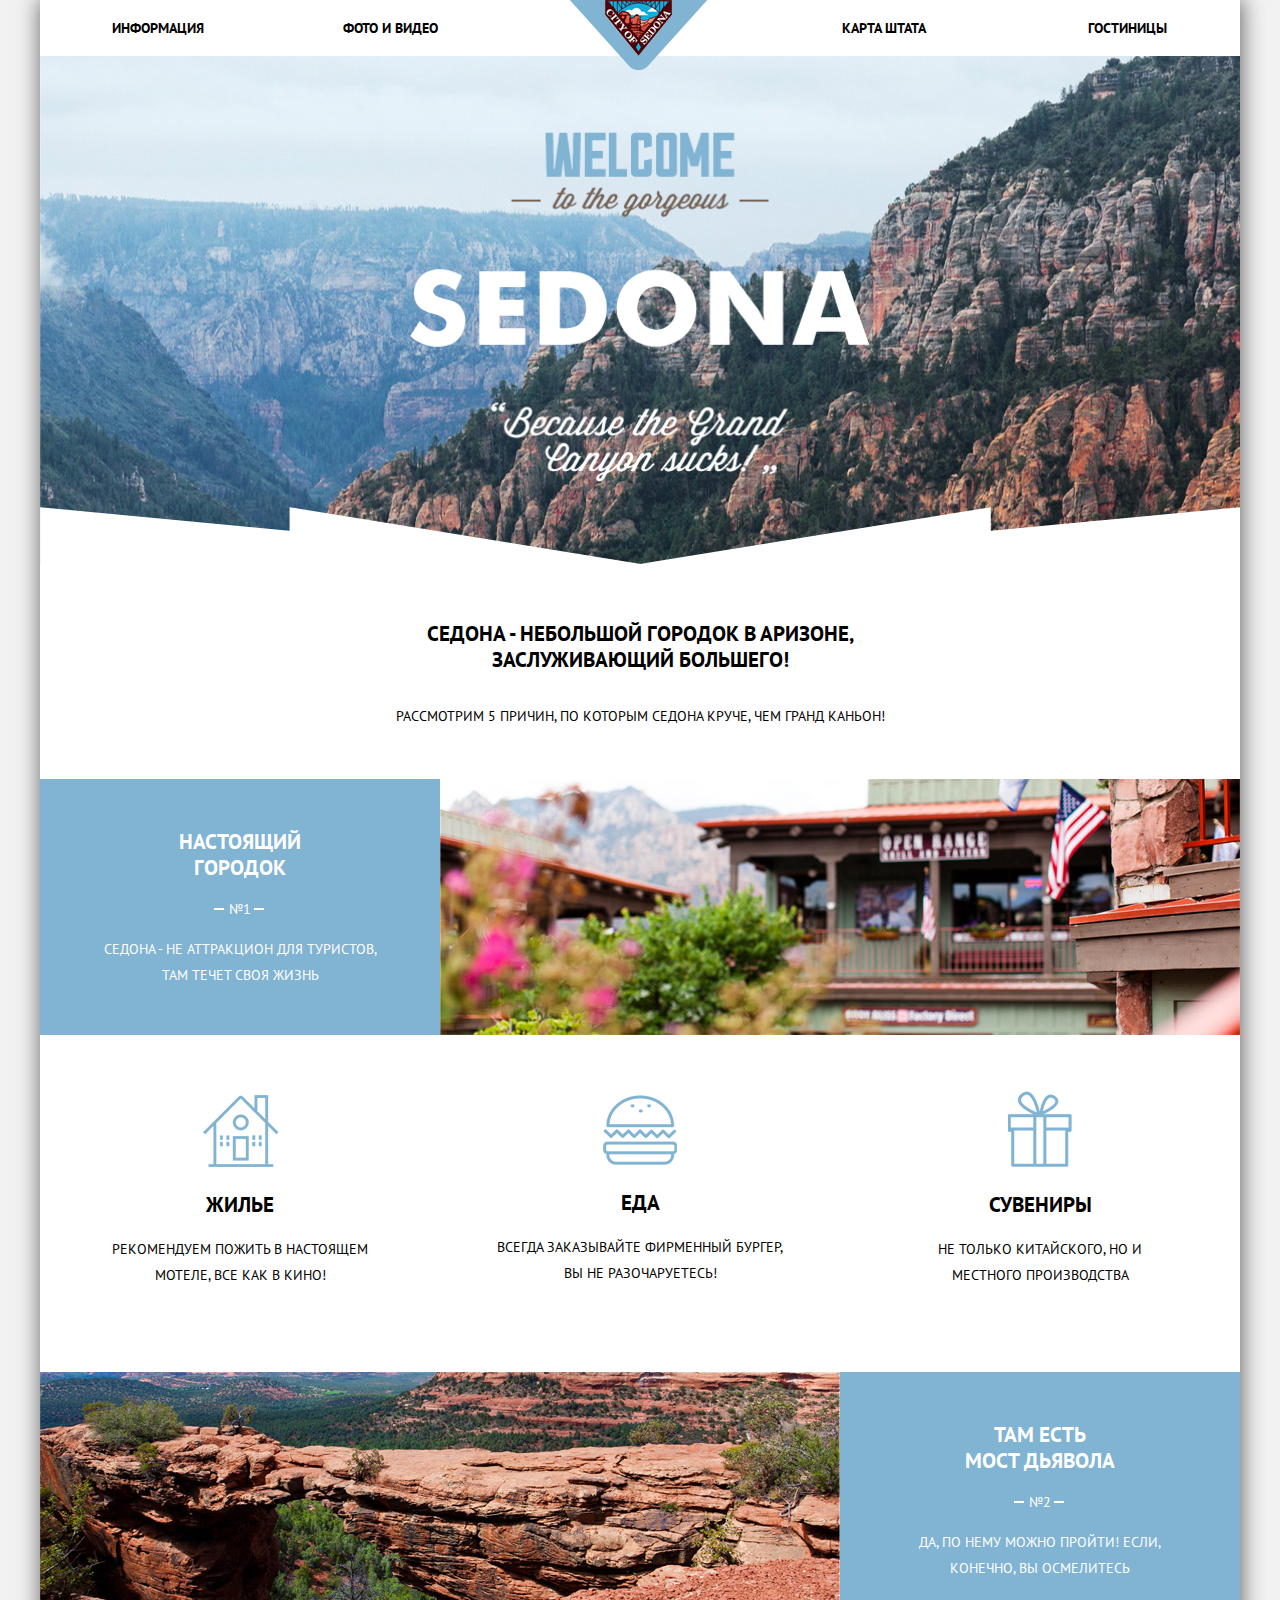
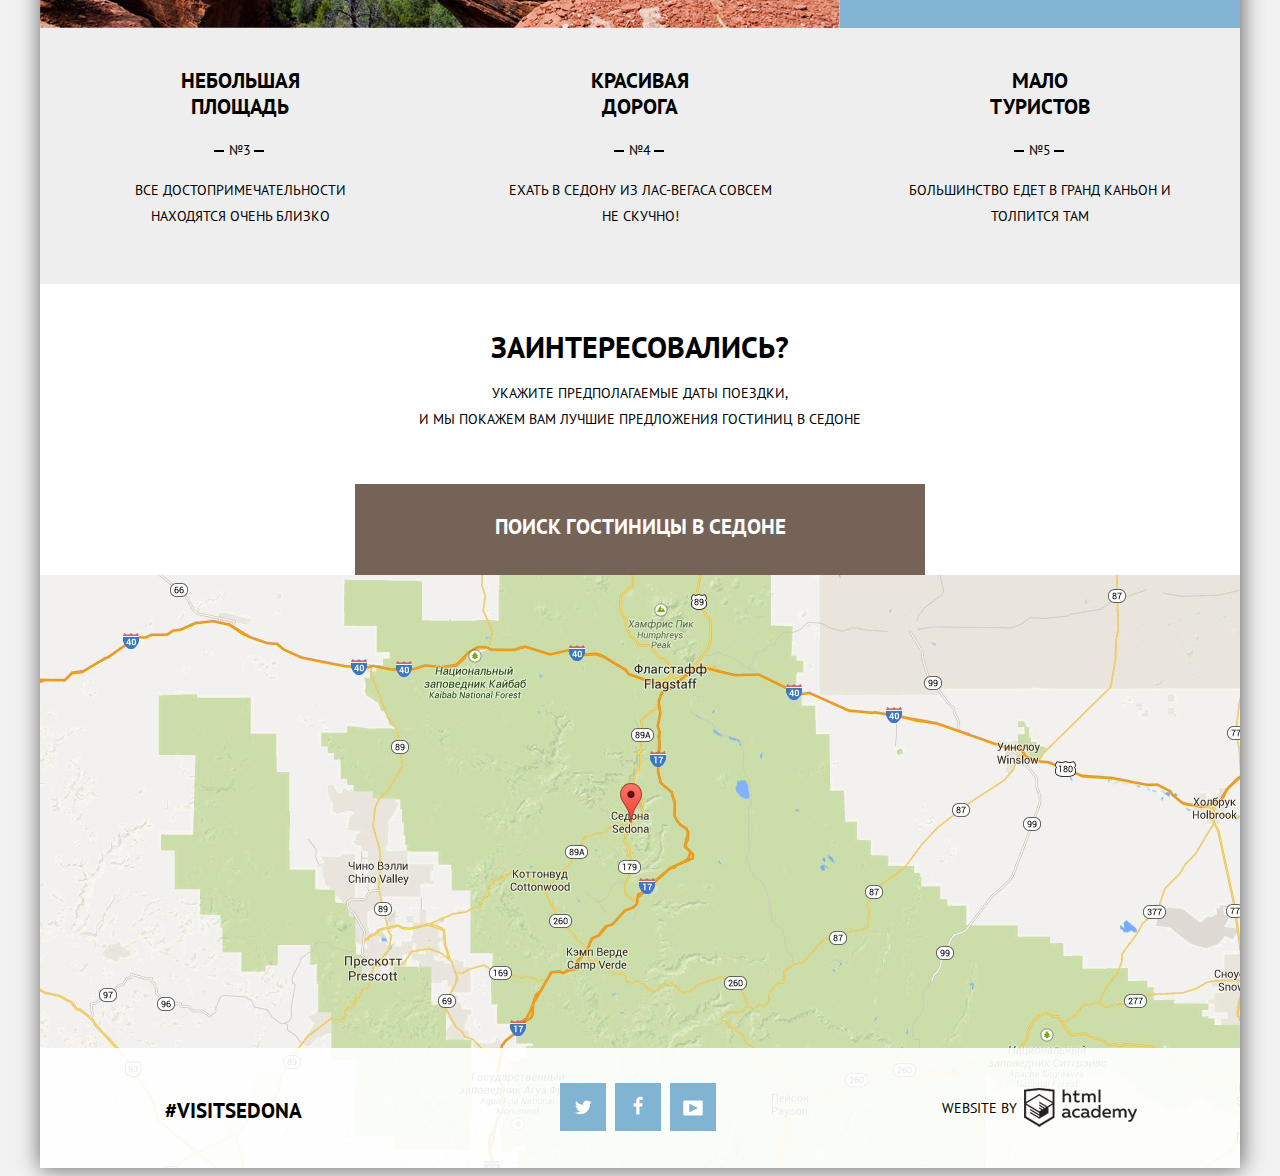
==== commit d3904f25: "Редактирование "Седоны"" ====
--- a/index.html
+++ b/index.html
@@ -4,10 +4,10 @@
         <title>Седона заслуживает большего</title>
         <meta charset="utf-8">
         <link rel="stylesheet" href="https://fonts.googleapis.com/css?family=PT+Sans:400,700&subset=cyrillic">
-        <link rel="stylesheet" href="css/.min.css">
         <link rel="stylesheet" href="css/normalize.css"> 
+        <link rel="stylesheet" href="css/style.min.css">
     </head>
-    <body class="index">
+    <body>
         <div class="container clearfix">
             <header class="main-header">
                 <nav class="main-menu">
@@ -27,7 +27,7 @@
                     </ul>  
                 </nav>
                 <div class="logo">
-                    <a href="index.html" class="logo-link"><img src="../136512-sedona/img/sedona-logo.png" alt="Logo"></a> 
+                    <a href="index.html" class="logo-link"><img src="img/sedona-logo.png" width="138" height="70" alt="Logo"></a> 
                 </div>
             </header>
             <main>
@@ -52,17 +52,17 @@
                 </section>
                 <section class="columns-block-1">
                     <div class="house column">
-                        <img src="img/house.png" alt="House" >
+                        <img src="img/house.png" alt="House" width="75" height="72" >
                         <h2>Жилье</h2>
                         <p>Рекомендуем пожить в настоящем мотеле, все как в кино!</p>
                     </div>
                     <div class="food column">
-                        <img src="img/burger.png" alt="Food">
+                        <img src="img/burger.png" alt="Food" width="74" height="70">
                         <h2>Еда</h2>
                         <p>Всегда заказывайте фирменный бургер, вы не разочаруетесь!</p>
                     </div>
                     <div class="souvenirs column">
-                        <img src="img/gift.png" alt="Souvenirs">
+                        <img src="img/gift.png" alt="Souvenirs" width="64" height="76">
                         <h2>Сувениры</h2>
                         <p>Не только китайского, но и местного производства</p>
                     </div>
@@ -100,7 +100,7 @@
                         <p>Укажите предполагаемые даты поездки,<br> и мы покажем вам лучшие предложения гостиниц в Седоне</p>
                     </div>
                     <div class="choice-block">
-                       <a href="#"> Поиск гостиницы в Седоне </a>
+                       <a href="form.html"> Поиск гостиницы в Седоне </a>
                     </div>
                 </section>
                 <div class="map">
@@ -118,9 +118,9 @@
                         </div>
                         <div class="line-3">
                             <label for="adult">Взрослые:</label>
-                            <button type="button" class="grey-btn icon-minus minus"></button>
+                            <button type="button" class="grey-btn icon-minus"></button>
                             <input type="text" name="adult" id="adult" placeholder="2">
-                            <button type="button" class="grey-btn icon-plus plus"></button>
+                            <button type="button" class="grey-btn icon-plus"></button>
                         </div>
                         <div class="line-4">
                             <label for="kids">Дети:</label>
@@ -147,7 +147,7 @@
                 </div>
             </footer>
         </div> 
-        <script src="js/.min.js">
+        <script src="js/script.min.js">
         </script>
     </body>
 </html>--- a/css/style.min.css
+++ b/css/style.min.css
@@ -0,0 +1 @@
+body{margin:0;padding:0;font-family:"PT Sans","Arial",serif;font-size:14px;font-weight:400;line-height:26px;text-transform:uppercase;color:#000;background-color:#f2f2f2}@font-face{font-weight:400;font-style:normal;font-family:"symbols-sedona";src:url(../fonts/symbols-sedona.woff) format("woff"),url(../fonts/symbols-sedona.woff2) format("woff2")}[class*=" icon-"]::before,[class^=icon-]::before{display:inline-block;width:1em;margin-right:.2em;margin-left:.2em;font-weight:400;line-height:1em;font-family:"symbols-sedona";text-align:center;text-transform:none;text-decoration:inherit;font-style:normal;font-variant:normal;speak:none}.icon-facebook::before{content:"\66"}.icon-twitter::before{content:"\74"}.icon-up-dir::before{content:"\25b2"}.icon-down-dir::before{content:"\25bc"}.icon-star::before{content:"\2605"}.icon-check-off::before{content:"\2610"}.icon-check-on::before{content:"\2611"}.icon-calendar::before{content:"\e800"}.icon-plus::before{content:"\e801"}.icon-minus::before{content:"\e802"}.icon-youtube::before{content:"\f39e"}.nav-list li,h1,h2{font-size:21px;font-weight:700;line-height:26px}.feature-block{color:#fff}.clearfix::after{content:"";display:table;clear:both}.container,.main-header{position:relative;width:1200px;background-color:#fff}.container{margin:0 auto;padding:0;box-shadow:1px 0 21px 1px #666}.main-header{height:56px}.logo{position:absolute;top:0;left:530px;width:138px;height:70px}.main-menu{width:1056px;float:left;margin-top:15px;margin-left:6%;margin-right:6%}.nav-list{font-size:0;margin:0;padding:0;list-style:none}.nav-list li{display:inline-block;vertical-align:top;width:20%;font-size:14px}.nav-link:hover{color:#81b3d2}.nav-link:active{color:#b2b2b2}.nav-list .active{color:#766357}.nav-list .active:hover{color:#604e43}.nav-list .active:active{color:#e1ddda}.nav-left{text-align:left;margin-right:20px}.nav-right{text-align:right;margin-left:140px;margin-right:0}.nav-right:last-child{margin-left:30px}.choice-block a,.nav-link{color:#000;text-decoration:none}.intro{width:1200px;height:620px;background:#4682b4 url(../img/sedona-background.jpg) no-repeat 50% 50%;padding-top:76px}.headline{float:left;width:460px;height:350px;margin-left:370px;margin-right:370px;margin-bottom:25px}.feature-block,.head-lead{float:left;text-align:center}.head-lead{background:url(../img/white-part.png) no-repeat;padding-top:100px;width:100%}.head-lead p{margin-top:30px;margin-bottom:50px}.feature-block{width:1200px;min-height:256px;margin:0;background-color:#81b3d2}.feature-image{float:left;width:800px;height:256px;background-color:#3cb371}.feature-description{float:left;width:284px;background-color:#81b3d2;text-align:center;padding:50px 58px 30px}.feature-block h2{margin:0 0 15px}.city-description p{font-size:14px;margin:0}.number{position:relative;display:inline-block;margin:0}.dash::after,.dash::before,.number::after,.number::before{content:"";display:table;clear:both;width:10px;height:2px;background-color:#fff;position:absolute;left:-15px;top:12px}.dash::after,.dash::before,.number::after{left:25px}.columns-block-1{float:left;width:1200px}.column{float:left;text-align:center;padding-bottom:70px;padding-top:60px}.house{width:260px;padding-left:70px;padding-right:70px}.food{padding-left:55px;padding-right:55px;width:290px}.souvenirs{padding-left:62px;padding-right:62px;width:276px;padding-top:56px}.columns-block-2{float:left;width:1200px;background-color:#eee}.block{float:left;width:400px;text-align:center;padding-top:40px;padding-bottom:55px}.block h2{margin-top:0}.block p{margin-bottom:0}.square{padding-left:90px;padding-right:90px;width:220px}.road{padding-left:60px;padding-right:60px;width:280px}.tourists{padding-left:65px;padding-right:65px;width:270px}.dash{position:relative}.dash::after,.dash::before{background-color:#000;left:-15px;top:9px}.dash::after{left:25px}.selection-block{float:left;height:291px;width:1200px;text-align:center}.selection-block span{font-size:30px;font-weight:700;text-align:center}.choice-block,.suggestion-block{float:left;height:150px;width:570px;padding-top:50px;margin-left:315px;margin-right:315px}.choice-block{height:85px;font-weight:700;font-size:21px;background-color:#766357;text-align:center;padding-top:30px}.choice-block a{color:#fff}.map{background:url(../img/map.jpg);width:1200px;height:593px;float:left;position:relative}.hotel-search{position:absolute;top:0;left:315px;font-weight:700;height:285px;width:570px;background-color:#fff;padding-top:55px;padding-bottom:55px;box-shadow:1px 0 21px 1px #666;text-align:center;display:none}.line-1 input,.line-2 input,.line-3 input[type=text]{height:36px;border:none;outline:none;background-color:#f2f2f2;font-size:14px;line-height:26px}.line-1 input,.line-2 input{padding-right:40px;margin-bottom:30px;font-family:"PT Sans","Arial",sans-serif;text-transform:uppercase;position:relative;padding-left:10px;width:305px}.hotel-search input.check,.hotel-search input.check:active,.hotel-search input.check:hover{background-image:url(../img/sprite.png);background-repeat:no-repeat;background-position:307px -114px}.hotel-search input.check:active,.hotel-search input.check:hover{background-position:307px -154px}.hotel-search input.check:active{background-position:307px -197px}.hotel-search label{margin-right:20px}.line-3{float:left;width:225px;margin-left:50px}.line-3 input[type=text]{width:38px;color:#fff;text-align:center;display:inline-block}.line-3 label{margin-right:40px}.hotel-search input:hover{background-color:#ebebeb}.line-1 input:focus,.line-2 input:focus{background-color:#fff;border:2px solid #e5e5e5;outline:none;height:32px;width:301px}.grey-btn{border:none;outline:none;background-color:#f2f2f2;color:#a9a9a9;font-weight:700;width:38px;height:38px;display:inline-block;vertical-align:top;margin-left:-4px;margin-right:-4px;cursor:pointer;font-size:0;text-align:center}.grey-btn:hover{color:#000}.grey-btn:active{color:#81b3d2}.footcolumn-3 span,.icon-minus,.icon-plus{font-size:14px;line-height:26px}.line-4{float:right;width:180px;margin-right:50px}.line-4 label{margin-right:25px}.line-4 input[type=text],.price-controls label{display:inline-block;font-size:14px;vertical-align:top}.line-4 input[type=text],form .btn{border:none;outline:none;color:#fff;line-height:26px}.line-4 input[type=text]{height:36px;text-align:center;margin-left:-4px;width:38px;background-color:#f2f2f2}form .btn{background-color:#81b3d2;cursor:pointer;font-size:21px;font-weight:700;text-transform:uppercase;text-decoration:none;font-family:"PT Sans","Arial",sans-serif;padding-top:15px;padding-bottom:15px;width:457px;margin-top:55px}.hotel-search .btn:hover{background-color:#669ec0}.hotel-search .btn:active{background-color:#5496bd;color:#88b6d1}.page-footer{float:left;margin:0;width:1200px;height:120px}.main-footer{background-color:rgba(255,255,255,.9);position:absolute;bottom:0}.footcolumn-1,.footcolumn-2,.footcolumn-3{margin-right:87px;float:left;text-align:center}.footcolumn-1{margin-left:73px;font-size:21px;line-height:26px;font-weight:700;width:240px;margin-top:50px}.footcolumn-1 a{text-decoration:none;color:#000}.footcolumn-2,.footcolumn-3{width:400px;height:50px;margin-top:35px}.footcolumn-3{width:240px;height:40px;margin-right:73px;margin-top:40px;position:relative}.footcolumn-3 .academylogo,.footcolumn-3 .academylogo:active,.footcolumn-3 .academylogo:hover{display:block;width:114px;height:40px;background-image:url(../img/sprite-2.png);background-repeat:no-repeat;background-position:-10px -10px;position:absolute;top:0;left:97px}.footcolumn-3 .academylogo:active,.footcolumn-3 .academylogo:hover{background-position:-10px -69px}.footcolumn-3 .academylogo:active{background-position:-10px -128px}.footcolumn-3 span{display:block;width:75px;margin-left:15px;margin-top:7px}.social-btn{width:46px;height:48px;background-color:#81b3d2;display:inline-block;margin-right:5px;vertical-align:top}.social-btn:hover{background-color:#669ec0}.social-btn:active{background-color:#5496bd}.social-btn-tw,.social-btn-tw:active{background-image:url(../img/sprite.png);background-repeat:no-repeat;background-position:5px -656px}.social-btn-tw:active{background-position:5px -691px}.social-btn-fb,.social-btn-fb:active,.social-btn-yt,.social-btn-yt:active{background-image:url(../img/sprite.png);background-repeat:no-repeat;background-position:8px -360px}.social-btn-fb:active,.social-btn-yt,.social-btn-yt:active{background-position:8px -399px}.social-btn-yt,.social-btn-yt:active{background-position:3px -726px}.social-btn-yt:active{background-position:3px -762px}.hotel-selection{float:left;width:1200px;height:190px;background:#65a5ea url(../img/filter-background.jpg) no-repeat;color:#fff;padding-top:27px}.hotel-selection h2{font-size:16px;line-height:21px;margin-top:0;margin-bottom:25px}.service{float:left;width:240px;height:155px;margin-right:0;margin-left:73px}.house-type{float:left;width:288px;margin-right:200px}.hotel-cost{float:left;margin-right:auto;width:330px;color:#fff}.filter-title{font-size:16px;line-height:21px;font-weight:700;margin-bottom:9px}.price-controls{height:36px;margin-bottom:20px;border:2px solid #fff;border-radius:2px;font-size:0;position:relative}.price-controls::after{content:"";position:absolute;width:2px;height:22px;background-color:#fff;top:50%;left:50%;transform:translate(-50%,-50%)}.price-controls label{line-height:38px;cursor:pointer}.price-controls .max-price,.price-controls .min-price{width:90px;padding-left:65px}.price-controls input{width:50px;margin:0;color:inherit;font:inherit;background:0 0;border:none;outline:none}.range-controls{position:relative;margin-bottom:32px}.range-controls .scale{height:2px;background:rgba(255,255,255,.3)}.range-controls .bar{width:80%;height:2px;background:#fff}.range-toggle{width:4px;height:4px;background:#ababab;border:8px solid #fff;border-radius:50%;box-shadow:0 2px 1px 0 rgba(0,1,1,.2);cursor:pointer;position:absolute;top:-9px}.range-toggle-min{left:0}.range-toggle-max{left:80%}.range-toggle:hover{background:#1c4f80}.btn-transparent{display:block;font-size:14px;line-height:20px;padding:6px 35px;background:0 0;color:#fff;text-transform:uppercase;border:2px solid #fff;border-radius:2px;outline:none;cursor:pointer;margin:0 auto}.btn-transparent:hover{background:#fff;color:#000}input[type=checkbox]{display:none}input[type=checkbox]+label{display:block;margin:24px 0;line-height:21px;padding-left:40px;position:relative;cursor:pointer}input[type=checkbox]+label::before{content:"\2610";font-family:"symbols-sedona";position:absolute;width:22px;height:22px;top:0;left:0;font-size:26px}input[type=checkbox]:checked+label::before{content:"\2611"}input[type=checkbox]:disabled+label::before{content:"\2610";color:#6a6a6a;font-weight:700}input[type=checkbox]:checked:disabled+label::before{content:"\2611";color:#6a6a6a;font-weight:700}.results{float:left;width:1200px;padding-bottom:19px;padding-top:25px;background-color:#fff;border-bottom:1px solid #e5e5e5}.results .amount{font-size:21px;line-height:26px;font-weight:700;float:left;width:161px;margin-top:5px}.range-list li,.results .sort{font-size:12px;line-height:18px}.results .sort{float:left;width:78px;margin-top:10px}.range{margin-left:73px;width:240px;float:left}.range-options{float:left;width:300px;margin-top:10px}.range-list{padding:0;margin:0;list-style:none;font-size:0}.range-list li{display:inline-block;color:#81b3d2;vertical-align:top;padding-left:35px}.range-list a{text-decoration:none;color:#b1b1b1;border-bottom:1px dotted #81b3d2}.hotel h2:hover,.range-list .active,.range-list a:hover{color:#81b3d2}.range-list a:active{color:#000;border:none}.range-buttons{float:right;width:48px;height:25px;margin-right:73px;margin-top:5px;font-size:0;position:relative}.range-btn{width:24px;height:25px;display:inline-block;vertical-align:middle;margin-left:5;position:absolute}.triangle-1,.triangle-1:hover{background-image:url(../img/sprite.png);background-repeat:no-repeat;background-position:3px -574px;top:0;left:24px}.triangle-1:hover{background-position:3px -484px}.triangle-1.active,.triangle-1:active,.triangle-2,.triangle-2:active,.triangle-2:hover{background-image:url(../img/sprite.png);background-repeat:no-repeat;background-position:3px -604px;top:0;left:24px}.triangle-2,.triangle-2:active,.triangle-2:hover{background-position:4px -634px;left:0}.triangle-2:active,.triangle-2:hover{background-position:4px -513px}.triangle-2:active{background-position:4px -543px}.hotels{float:left;width:1200px;height:452px;background-color:#fff}.hotel{float:left;width:1054px;padding-left:73px;padding-right:73px;position:relative;border-bottom:1px solid #e5e5e5}.hotel-image{width:135px;height:90px;margin-right:29px;float:left;margin-bottom:30px;margin-top:30px}.hotel-details{float:left;width:110px;margin-right:6px;padding-top:5px}.hotel-reserve{float:left;width:142px;padding-top:5px}.hotel h2{margin:27px 0 0;cursor:pointer}.hotel h2:active{color:#b2b2b2}.hotel .more{text-decoration:none;font-weight:700;display:block;border:1px solid #81b3d2;background-color:#81b3d2;color:#fff;text-align:center;margin-top:10px}.more:hover{background-color:#669ec0}.more:active{background-color:#5496bd;color:#7aadcb}.hotel .book{text-decoration:none;font-weight:700;display:block;border:1px solid #766357;background-color:#766357;color:#fff;text-align:center;margin-top:10px}.book:hover{background-color:#604e43}.book:active{background-color:#503e33;color:#857871}.hotel-rating{float:right;width:110px;line-height:21px;color:#666;background-color:#f2f2f2;text-align:center;padding-top:2px;padding-bottom:2px;margin-right:2px;margin-top:44px}.hotel-stars{position:absolute;width:95px;height:20px;top:30px;right:73px;background-image:url(../img/sprite.png);background-repeat:no-repeat}.hotel-1 .hotel-stars{background-position:-3px -83px}.hotel-2 .hotel-stars{background-position:44px -8px}.hotel-3 .hotel-stars{background-position:22px -44px}.modal-content-show{display:block;-webkit-animation:appear .8s;animation:appear .8s}@-webkit-keyframes appear{0%{-webkit-transform:translateY(-130px);transform:translateY(-130px)}to{-webkit-transform:translateY(0);transform:translateY(0)}}@keyframes appear{0%{-webkit-transform:translateY(-130px);transform:translateY(-130px)}to{-webkit-transform:translateY(0);transform:translateY(0)}}.hotel-search-form{position:absolute;top:50px;left:315px;font-weight:700;height:285px;width:570px;background-color:#fff;padding-top:55px;padding-bottom:55px;box-shadow:1px 0 21px 1px #666;text-align:center}.hotel-search-form .adult{margin-right:15px;margin-left:0}.hotel-search-form .kids{margin-left:-20px}